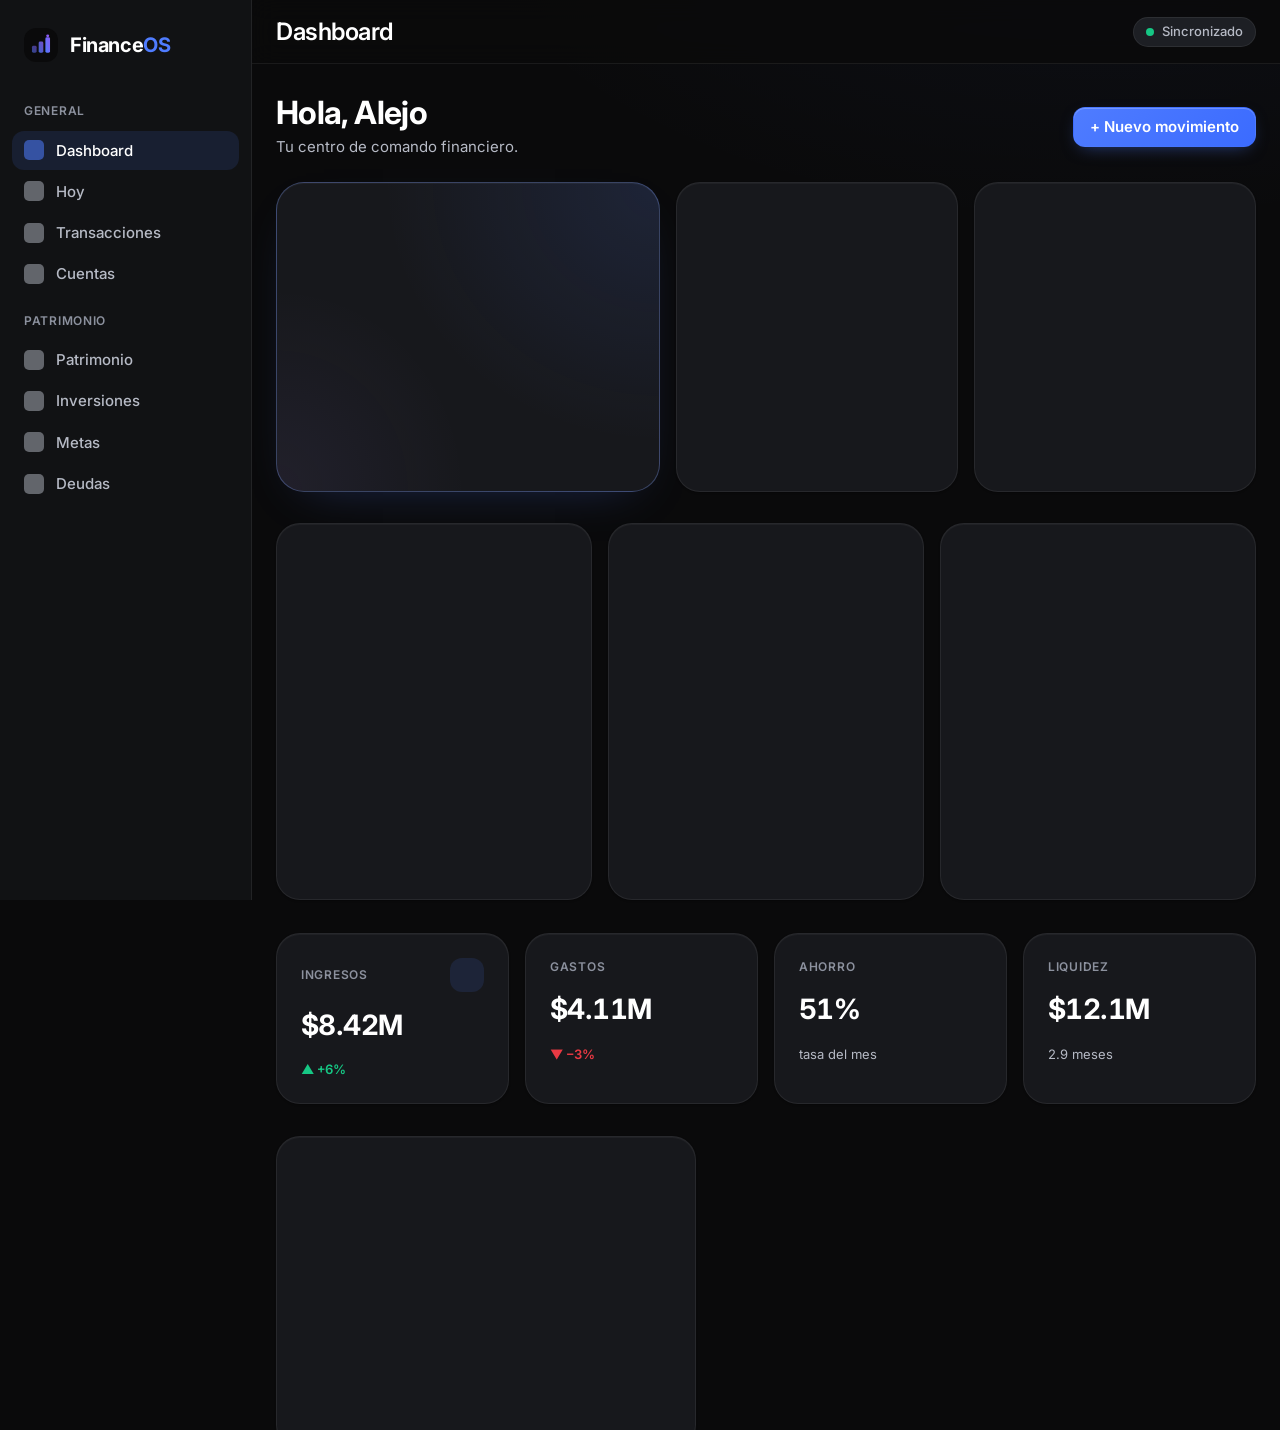
==== docs/mockups/preview-real-css.html @ 2a4da650 "feat(ui): rework visual v4 "near-black" — sistema + Dashboard + logo Paleta v4 near-black neutra (in" ====
<!doctype html>
<html lang="es" data-theme="dark">
<head>
<meta charset="utf-8">
<meta name="viewport" content="width=device-width, initial-scale=1">
<title>FinanceOS — preview (CSS real)</title>
<link rel="preconnect" href="https://fonts.googleapis.com">
<link rel="preconnect" href="https://fonts.gstatic.com" crossorigin>
<link rel="stylesheet" href="https://fonts.googleapis.com/css2?family=Inter:ital,wght@0,400;0,500;0,600;0,700;1,400&display=swap">
<link rel="stylesheet" href="../../src/styles/tokens.css">
<link rel="stylesheet" href="../../src/styles/themes.css">
<link rel="stylesheet" href="../../src/styles/base.css">
<link rel="stylesheet" href="../../src/styles/layout.css">
<link rel="stylesheet" href="../../src/styles/components.css">
<style>.ic{width:20px;height:20px;border-radius:5px;background:currentColor;opacity:.55;display:inline-block}</style>
</head>
<body>
<div class="app-shell">
  <aside class="sidebar">
    <div class="brand"><img class="brand__mark" src="../../assets/icon.svg" width="34" height="34" alt=""><span class="brand__name">Finance<b>OS</b></span></div>
    <nav class="nav">
      <div class="nav__section t-micro">General</div>
      <a class="nav__item" aria-current="page"><span class="nav__icon"><span class="ic"></span></span><span class="nav__label">Dashboard</span></a>
      <a class="nav__item"><span class="nav__icon"><span class="ic"></span></span><span class="nav__label">Hoy</span></a>
      <a class="nav__item"><span class="nav__icon"><span class="ic"></span></span><span class="nav__label">Transacciones</span></a>
      <a class="nav__item"><span class="nav__icon"><span class="ic"></span></span><span class="nav__label">Cuentas</span></a>
      <div class="nav__section t-micro">Patrimonio</div>
      <a class="nav__item"><span class="nav__icon"><span class="ic"></span></span><span class="nav__label">Patrimonio</span></a>
      <a class="nav__item"><span class="nav__icon"><span class="ic"></span></span><span class="nav__label">Inversiones</span></a>
      <a class="nav__item"><span class="nav__icon"><span class="ic"></span></span><span class="nav__label">Metas</span></a>
      <a class="nav__item"><span class="nav__icon"><span class="ic"></span></span><span class="nav__label">Deudas</span></a>
    </nav>
  </aside>
  <main class="main">
    <header class="topbar"><h1 class="topbar__title">Dashboard</h1><div class="topbar__spacer"></div>
      <div class="topbar__actions"><span class="sync-pill sync-pill--synced"><span class="sync-pill__dot"></span><span class="sync-pill__label">Sincronizado</span></span></div>
    </header>
    <div class="content">
      <div class="page-header"><div class="row-flex between">
        <div><h2 class="t-h1">Hola, Alejo</h2><p class="page-header__sub">Tu centro de comando financiero.</p></div>
        <button class="btn btn--primary"><span>+ Nuevo movimiento</span></button>
      </div></div>

      <div class="grid dash-row dash-row--hero">
        <article class="card dash-hero">
          <div class="dash-hero__top"><span class="kpi__label">Patrimonio neto</span></div>
          <div class="dash-hero__value tabular">$47.812.400</div>
          <div class="dash-hero__trend"><span class="trend trend--up"><span>▲</span><span>+3.4%</span></span><span class="t-caption">este mes</span></div>
          <div class="dash-hero__split">
            <div><div class="dash-hero__k">Activos</div><div class="dash-hero__v tabular">$54.2M</div></div>
            <div><div class="dash-hero__k">Pasivos</div><div class="dash-hero__v tabular text-negative">−$6.4M</div></div>
            <div><div class="dash-hero__k">Liquidez</div><div class="dash-hero__v tabular">$12.1M</div></div>
          </div>
        </article>
        <article class="card">
          <div class="card__head"><h3 class="card__title">Salud</h3><span class="badge badge--positive">Excelente</span></div>
          <div class="dash-health"><div class="dash-gauge dash-gauge--positive" style="width:80px;height:80px;position:relative">
            <svg width="80" height="80" viewBox="0 0 80 80"><circle cx="40" cy="40" r="34" stroke="var(--border)" stroke-width="7" fill="none"/><circle cx="40" cy="40" r="34" stroke="currentColor" stroke-width="7" fill="none" stroke-dasharray="213.6" stroke-dashoffset="21" stroke-linecap="round" transform="rotate(-90 40 40)"/></svg>
            <div class="dash-gauge__num tabular">90</div></div>
            <div class="dash-health__rows">
              <div class="dash-health__row"><span class="t-caption">Liquidez</span><span class="tabular text-positive">25/25</span></div>
              <div class="dash-health__row"><span class="t-caption">Ahorro</span><span class="tabular text-positive">22/25</span></div>
              <div class="dash-health__row"><span class="t-caption">Deuda</span><span class="tabular dash-warn">16/25</span></div>
            </div></div>
        </article>
        <article class="card">
          <div class="card__head"><h3 class="card__title">Flujo</h3><span class="badge badge--info">Junio</span></div>
          <div class="dash-flow">
            <div class="dash-flow__item"><div class="dash-flow__top"><span class="t-caption">Ingresos</span><span class="tabular dash-flow__amt">$8.420.000</span></div><div class="progress"><div class="progress__bar progress__bar--positive" style="width:100%"></div></div></div>
            <div class="dash-flow__item"><div class="dash-flow__top"><span class="t-caption">Gastos</span><span class="tabular dash-flow__amt">$4.110.000</span></div><div class="progress"><div class="progress__bar progress__bar--negative" style="width:49%"></div></div></div>
            <div class="dash-flow__net"><span class="t-caption">Ahorro neto</span><span class="row-flex"><span class="tabular dash-flow__netval text-positive">+$4.310.000</span><span class="badge badge--positive">51%</span></span></div>
          </div>
        </article>
      </div>

      <div class="grid dash-row section">
        <article class="card">
          <div class="card__head"><h3 class="card__title">Inversiones</h3><span class="badge badge--positive">▲ +18.2%</span></div>
          <div class="dash-blocktotal tabular">$18.940.300</div>
          <div class="dash-minilist">
            <div class="dash-mini"><div class="dash-mini__avatar dash-mini__avatar--accent">VO</div><div class="dash-mini__main"><div class="dash-mini__title">VOO</div><div class="dash-mini__sub">ETFs</div></div><div class="dash-mini__right"><div class="dash-mini__val tabular">$6.1M</div><div class="dash-mini__valsub tabular text-positive">+12.4%</div></div></div>
            <div class="dash-mini"><div class="dash-mini__avatar dash-mini__avatar--accent">AA</div><div class="dash-mini__main"><div class="dash-mini__title">AAPL</div><div class="dash-mini__sub">Acciones</div></div><div class="dash-mini__right"><div class="dash-mini__val tabular">$4.3M</div><div class="dash-mini__valsub tabular text-positive">+31.0%</div></div></div>
            <div class="dash-mini"><div class="dash-mini__avatar dash-mini__avatar--accent">BT</div><div class="dash-mini__main"><div class="dash-mini__title">BTC</div><div class="dash-mini__sub">Cripto</div></div><div class="dash-mini__right"><div class="dash-mini__val tabular">$3.2M</div><div class="dash-mini__valsub tabular text-negative">−4.1%</div></div></div>
          </div>
        </article>
        <article class="card">
          <div class="card__head"><h3 class="card__title">Deudas</h3><span class="badge badge--info">Ver plan</span></div>
          <div class="dash-blocktotal tabular">$6.420.000</div>
          <div class="dash-dist"><span style="width:55%;background:var(--negative)"></span><span style="width:28%;background:var(--warning)"></span><span style="width:17%;background:var(--accent)"></span></div>
          <div class="dash-strategy"><span>⚡</span><span>Avalanche: libre de deuda en <b>sep 2027</b> · $412K en intereses</span></div>
        </article>
        <article class="card">
          <div class="card__head"><h3 class="card__title">Metas</h3><span class="badge badge--gold">3</span></div>
          <div class="goal"><div class="goal__top"><span class="goal__name">Fondo emergencia</span><span class="goal__meta tabular">$9.0M / $12.0M</span></div><div class="progress"><div class="progress__bar progress__bar--gold" style="width:75%"></div></div><div class="goal__outlook"><span class="t-caption">Proyección: dic 2026</span><span class="badge badge--positive">82% prob.</span></div></div>
          <div class="goal"><div class="goal__top"><span class="goal__name">Viaje Japón</span><span class="goal__meta tabular">$3.2M / $8.0M</span></div><div class="progress"><div class="progress__bar progress__bar--gold" style="width:40%"></div></div><div class="goal__outlook"><span class="t-caption">Proyección: ago 2027</span><span class="badge badge--warning">48% prob.</span></div></div>
        </article>
      </div>

      <div class="grid grid--kpi section">
        <article class="kpi"><div class="kpi__top"><span class="kpi__label">Ingresos</span><span class="kpi__icon kpi--positive"></span></div><div class="kpi__value tabular">$8.42M</div><div class="kpi__foot"><span class="trend trend--up">▲ +6%</span></div></article>
        <article class="kpi"><div class="kpi__top"><span class="kpi__label">Gastos</span></div><div class="kpi__value tabular">$4.11M</div><div class="kpi__foot"><span class="trend trend--down">▼ −3%</span></div></article>
        <article class="kpi"><div class="kpi__top"><span class="kpi__label">Ahorro</span></div><div class="kpi__value tabular">51%</div><div class="kpi__foot"><span class="t-caption">tasa del mes</span></div></article>
        <article class="kpi"><div class="kpi__top"><span class="kpi__label">Liquidez</span></div><div class="kpi__value tabular">$12.1M</div><div class="kpi__foot"><span class="t-caption">2.9 meses</span></div></article>
      </div>

      <div class="card section" style="max-width:420px">
        <div class="card__head"><h3 class="card__title">Formulario</h3></div>
        <div class="field"><label class="field__label">Descripción</label><input class="input" value="Mercado semanal"></div>
        <div class="field"><label class="field__label">Categoría</label><select class="input"><option>Mercado</option></select></div>
        <div class="row-flex"><button class="btn btn--primary"><span>Guardar</span></button><button class="btn btn--ghost"><span>Cancelar</span></button></div>
      </div>
    </div>
  </main>
</div>
</body>
</html>
---- src/styles/tokens.css ----
/* ============================================================
   FinanceOS — Design Tokens (primitivos)
   Solo valores crudos. Los temas (themes.css) mapean estos
   primitivos a tokens semánticos. La UI usa SOLO semánticos.

   Paleta v4 (rework "near-black" 2026): Ink (casi negro neutro) ·
   Blue (acento, restringido a acciones/activo) · Violet · Profit ·
   Loss · Gold (metas). Fondo near-black neutro, el azul ya no tiñe
   las superficies — solo comunica acción. Profundidad estilo Linear
   vía hairline borders + highlight superior, no por sombras fuertes.
   ============================================================ */

:root {
  /* ---- Ink (neutros near-black, base de superficies dark) ---- */
  --ink-950: #0A0A0B;
  --ink-900: #111214;
  --ink-850: #161719;
  --ink-800: #17181C;
  --ink-750: #1D1F24;
  --ink-700: #2A2D35;
  --ink-650: #353942;

  /* ---- Navy / Graphite (legado v3 — repuntados a la rampa ink
         neutra para que cualquier referencia suelta no se rompa) ---- */
  --navy-950: var(--ink-950);
  --navy-900: var(--ink-900);
  --navy-850: var(--ink-850);
  --navy-800: var(--ink-800);
  --navy-750: var(--ink-750);
  --navy-700: var(--ink-700);
  --navy-650: var(--ink-650);
  --graphite-950: var(--ink-950);
  --graphite-900: var(--ink-900);
  --graphite-850: var(--ink-850);
  --graphite-800: var(--ink-800);
  --graphite-750: var(--ink-750);
  --graphite-700: var(--ink-700);
  --graphite-650: var(--ink-650);

  /* ---- Slate (neutros de texto / tema claro) — neutralizados ---- */
  --slate-50:  #F7F8FA;
  --slate-100: #EDEFF3;
  --slate-200: #DCDFE6;
  --slate-300: #C3C7D0;
  --slate-350: #B6BAC5;   /* texto secundario (dark) */
  --slate-400: #8C919E;   /* texto terciario (dark) */
  --slate-500: #6F7480;   /* texto muted */
  --slate-600: #5A6170;
  --slate-700: #3A3F4B;
  --slate-800: #23262E;
  --slate-900: #16171B;
  --slate-950: #0E0F12;

  /* ---- Blue (primario / marca — el azul SOLO comunica acción) ---- */
  --periwinkle-300: #A8C0FF;
  --periwinkle-400: #5D88FF;   /* hover */
  --periwinkle-500: #4F7CFF;   /* accent */
  --periwinkle-600: #3B6BFF;
  --periwinkle-700: #2F5AE0;   /* light mode (AA sobre blanco) */

  /* ---- Violet (acento secundario / gradiente de marca) ---- */
  --violet-300: #C4B5FD;
  --violet-400: #A78BFA;
  --violet-500: #8B5CF6;
  --violet-600: #7C46E8;

  /* ---- Profit (crecimiento / inversiones / tendencia ↑) ---- */
  --emerald-300: #5CE6B0;
  --emerald-400: #16C784;   /* profit */
  --emerald-500: #00E091;   /* profit strong */
  --emerald-600: #0FA86E;
  --emerald-700: #0C8C5C;   /* light mode (AA) */

  /* ---- Gold (metas / patrimonio aspiracional) — cálido sobrio ---- */
  --champagne-300: #E6D3A8;
  --champagne-400: #D9B872;
  --champagne-500: #C6A24E;
  --champagne-600: #A9853A;
  --champagne-700: #8A6A2E;   /* light mode (AA) */

  /* ---- Amber (advertencia) ---- */
  --amber-300: #F5C76B;
  --amber-400: #E8AE45;
  --amber-500: #C98A1E;
  --amber-600: #9C6F1C;

  /* ---- Loss (tendencia ↓ / peligro) ---- */
  --red-300: #FF9098;
  --red-400: #FF5A67;   /* loss strong */
  --red-500: #EA3943;   /* loss */
  --red-600: #C92A33;   /* light mode (AA) */

  /* ---- Tipografía ---- */
  --font-sans: "Inter", "SF Pro Display", system-ui, -apple-system, "Segoe UI", Roboto, Helvetica, Arial, sans-serif;
  --font-mono: "JetBrains Mono", ui-monospace, SFMono-Regular, Menlo, Consolas, monospace;

  /* Escala tipográfica (rework — cifras financieras dominan) */
  --fs-display-xl: 3.5rem;   /* 56px — cifra héroe */
  --fs-display-l: 3rem;      /* 48px */
  --fs-display-m: 2.5rem;    /* 40px */
  --fs-display: 2.5rem;      /* 40px (alias legado) */
  --fs-h1: 2rem;             /* 32px */
  --fs-h2: 1.5rem;           /* 24px */
  --fs-h3: 1.25rem;          /* 20px */
  --fs-kpi: 1.75rem;         /* 28px — valor de KPI */
  --fs-body-lg: 1rem;        /* 16px */
  --fs-body: 0.9375rem;      /* 15px */
  --fs-caption: 0.8125rem;   /* 13px */
  --fs-micro: 0.75rem;       /* 12px — labels micro uppercase */

  --lh-tight: 1.08;
  --lh-snug: 1.3;
  --lh-normal: 1.55;

  --fw-regular: 400;
  --fw-medium: 500;
  --fw-semibold: 600;
  --fw-bold: 700;

  --tracking-tighter: -0.03em;
  --tracking-tight: -0.02em;
  --tracking-normal: 0;
  --tracking-wide: 0.06em;

  /* ---- Espaciado (escala 4px) ---- */
  --space-0: 0;
  --space-1: 0.25rem;   /* 4 */
  --space-2: 0.5rem;    /* 8 */
  --space-3: 0.75rem;   /* 12 */
  --space-4: 1rem;      /* 16 */
  --space-5: 1.25rem;   /* 20 */
  --space-6: 1.5rem;    /* 24 */
  --space-8: 2rem;      /* 32 */
  --space-10: 2.5rem;   /* 40 */
  --space-12: 3rem;     /* 48 */
  --space-16: 4rem;     /* 64 */
  --space-24: 6rem;     /* 96 */

  /* ---- Radios (spec rework: 12·16·20·24·28) ---- */
  --radius-xs: 10px;
  --radius-sm: 12px;
  --radius-md: 16px;
  --radius-lg: 20px;
  --radius-xl: 24px;    /* cards principales */
  --radius-2xl: 28px;   /* hero cards */
  --radius-full: 999px;

  /* ---- Sombras (muy discretas — la elevación viene del borde + highlight) ---- */
  --shadow-xs: 0 1px 2px rgba(0,0,0,0.30);
  --shadow-sm: 0 2px 10px rgba(0,0,0,0.32);
  --shadow-md: 0 10px 30px rgba(0,0,0,0.40);
  --shadow-lg: 0 24px 60px rgba(0,0,0,0.55);

  /* ---- Z-index ---- */
  --z-base: 1;
  --z-sticky: 100;
  --z-drawer: 400;
  --z-modal: 600;
  --z-toast: 800;
  --z-command: 900;

  /* ---- Motion (microinteracciones 120–180ms) ---- */
  --ease-out: cubic-bezier(0.16, 1, 0.3, 1);
  --ease-in-out: cubic-bezier(0.65, 0, 0.35, 1);
  --dur-fast: 130ms;
  --dur-base: 180ms;
  --dur-slow: 300ms;

  /* ---- Layout ---- */
  --sidebar-w: 252px;
  --topbar-h: 64px;
  --content-max: 1400px;
}

@media (prefers-reduced-motion: reduce) {
  :root {
    --dur-fast: 0ms;
    --dur-base: 0ms;
    --dur-slow: 0ms;
  }
  /* FE-004 (WCAG 2.3.3): anular también animaciones/transiciones con duración
     LITERAL que no usan los tokens --dur-* (keyframes pulse 1.2s / shimmer 1.4s /
     spin .8s y transiciones .18s/.3s). Patrón universal recomendado por WAI. */
  *, *::before, *::after {
    animation-duration: 0.01ms !important;
    animation-iteration-count: 1 !important;
    transition-duration: 0.01ms !important;
    scroll-behavior: auto !important;
  }
}
---- src/styles/themes.css ----
/* ============================================================
   FinanceOS — Temas (tokens semánticos) · Paleta v4 (near-black)
   La UI usa EXCLUSIVAMENTE estas variables semánticas.
   Cambiar de tema/paleta = cambiar el mapeo, no la UI.

   Roles de color:
   - Blue (accent)  → primario / acción / elemento activo / highlight
   - Violet         → acento secundario / gradiente de marca
   - Profit         → inversiones + tendencia creciente (↑)
   - Gold           → metas
   - Loss           → tendencia decreciente (↓) / peligro
   - Neutro         → gastos y KPIs sin categoría
   El azul NO tiñe las superficies; solo comunica acción.
   ============================================================ */

/* ---------- Dark (por defecto) ---------- */
:root,
[data-theme="dark"] {
  color-scheme: dark;

  /* Superficies (near-black neutro — rework 2026) */
  --bg-app: var(--ink-950);
  --bg-sidebar: var(--ink-900);
  --bg-surface: var(--ink-800);
  --bg-surface-2: var(--ink-750);
  --bg-elevated: #1F2127;
  --bg-hover: rgba(255,255,255,0.05);
  --bg-active: rgba(255,255,255,0.08);
  --bg-input: var(--ink-850);

  /* Bordes neutros (hairline blanco translúcido — profundidad Linear) */
  --border-subtle: rgba(255,255,255,0.07);
  --border: rgba(255,255,255,0.12);
  --border-strong: rgba(255,255,255,0.18);

  /* Texto */
  --text-primary: #FFFFFF;
  --text-secondary: #B6BAC5;
  --text-tertiary: #8C919E;   /* AA ≥4.5:1 contra --bg-app (#0A0A0B) */
  --text-muted: #7A7F8A;
  --text-inverse: var(--ink-950);

  /* Primario (azul #4F7CFF) — restringido a acción/activo */
  --accent: var(--periwinkle-500);
  --accent-hover: var(--periwinkle-400);
  --accent-contrast: #FFFFFF;
  --accent-bg: rgba(79,124,255,0.12);
  --accent-2: var(--violet-400);
  --accent-2-bg: rgba(139,92,246,0.12);

  /* Profit — inversiones + tendencia ↑ */
  --positive: var(--emerald-400);
  --positive-bg: rgba(22,199,132,0.13);

  /* Gold — metas */
  --gold: var(--champagne-400);
  --gold-bg: rgba(217,184,114,0.13);

  /* Loss — tendencia ↓ */
  --negative: var(--red-500);
  --negative-bg: rgba(234,57,67,0.13);

  /* Funcionales */
  --warning: var(--amber-300);
  --warning-bg: rgba(232,174,69,0.13);
  --info: var(--periwinkle-500);
  --info-bg: rgba(79,124,255,0.12);
  --neutral: var(--slate-400);
  --neutral-bg: rgba(140,145,158,0.12);

  --focus-ring: rgba(79,124,255,0.55);
  --skeleton: rgba(255,255,255,0.05);
  --skeleton-shine: rgba(255,255,255,0.09);
  --overlay: rgba(0,0,0,0.68);

  /* Pulido UI — atmósfera mínima, azul muy sutil (no tiñe el fondo).
     El color sigue comunicando significado; aquí es solo profundidad. */
  --app-wash:
    radial-gradient(1100px 560px at 86% -12%, rgba(79,124,255,0.05), transparent 60%);
  --card-highlight: inset 0 1px 0 rgba(255,255,255,0.04);
  --hero-glow: 0 18px 50px -30px rgba(79,124,255,0.35);
  --brand-grad: linear-gradient(135deg, var(--periwinkle-500), var(--violet-500));
  --btn-primary-grad: linear-gradient(135deg, var(--periwinkle-500), var(--periwinkle-600));
  --btn-primary-shadow: inset 0 1px 0 rgba(255,255,255,0.22), 0 6px 18px -8px rgba(79,124,255,0.55);
}

/* ---------- Light ---------- */
[data-theme="light"] {
  color-scheme: light;

  --bg-app: #F4F5F7;
  --bg-sidebar: #FFFFFF;
  --bg-surface: #FFFFFF;
  --bg-surface-2: #F5F6F8;
  --bg-elevated: #FFFFFF;
  --bg-hover: rgba(16,18,22,0.04);
  --bg-active: rgba(16,18,22,0.07);
  --bg-input: #FFFFFF;

  --border-subtle: rgba(16,18,22,0.07);
  --border: rgba(16,18,22,0.11);
  --border-strong: rgba(16,18,22,0.17);

  --text-primary: #14161A;
  --text-secondary: #565C66;
  --text-tertiary: #6B7079;  /* AA ≥4.5:1 contra blanco */
  --text-muted: #868B94;
  --text-inverse: #FFFFFF;

  /* En claro usamos tonos profundos (contraste AA en texto/relleno) */
  --accent: var(--periwinkle-700);
  --accent-hover: var(--periwinkle-600);
  --accent-contrast: #FFFFFF;
  --accent-bg: rgba(47,90,224,0.12);
  --accent-2: var(--violet-500);
  --accent-2-bg: rgba(139,92,246,0.12);

  --positive: var(--emerald-700);
  --positive-bg: rgba(12,140,92,0.12);

  --gold: var(--champagne-700);
  --gold-bg: rgba(138,106,46,0.12);

  --negative: var(--red-600);
  --negative-bg: rgba(201,42,51,0.10);

  --warning: var(--amber-600);
  --warning-bg: rgba(156,111,28,0.12);
  --info: var(--periwinkle-700);
  --info-bg: rgba(47,90,224,0.12);
  --neutral: var(--slate-600);
  --neutral-bg: rgba(90,97,112,0.12);

  --focus-ring: rgba(47,90,224,0.45);
  --skeleton: rgba(16,18,22,0.06);
  --skeleton-shine: rgba(16,18,22,0.03);
  --overlay: rgba(16,18,22,0.35);

  --shadow-xs: 0 1px 2px rgba(16,18,22,0.06);
  --shadow-sm: 0 2px 10px rgba(16,18,22,0.08);
  --shadow-md: 0 10px 30px rgba(16,18,22,0.10);
  --shadow-lg: 0 24px 60px rgba(16,18,22,0.16);

  --app-wash:
    radial-gradient(1100px 560px at 86% -12%, rgba(47,90,224,0.05), transparent 60%);
  --card-highlight: 0 0 0 0 transparent;
  --hero-glow: 0 18px 44px -28px rgba(47,90,224,0.30);
  --brand-grad: linear-gradient(135deg, var(--periwinkle-600), var(--violet-500));
  --btn-primary-grad: linear-gradient(135deg, var(--periwinkle-600), var(--periwinkle-700));
  --btn-primary-shadow: inset 0 1px 0 rgba(255,255,255,0.18), 0 6px 18px -8px rgba(47,90,224,0.45);
}
---- src/styles/base.css ----
/* ============================================================
   FinanceOS — Reset + base tipográfica
   ============================================================ */

*, *::before, *::after { box-sizing: border-box; }

* { margin: 0; }

html, body { height: 100%; }

body {
  font-family: var(--font-sans);
  font-size: var(--fs-body);
  line-height: var(--lh-normal);
  font-weight: var(--fw-regular);
  color: var(--text-primary);
  /* Atmósfera: lavado radial sutil de marca sobre el fondo plano (por tema). */
  background-color: var(--bg-app);
  background-image: var(--app-wash);
  background-attachment: fixed;
  background-repeat: no-repeat;
  -webkit-font-smoothing: antialiased;
  text-rendering: optimizeLegibility;
  transition: background-color var(--dur-base) var(--ease-out),
              color var(--dur-base) var(--ease-out);
}

img, svg, video, canvas { display: block; max-width: 100%; }

button, input, select, textarea {
  font: inherit;
  color: inherit;
}

button { cursor: pointer; background: none; border: none; }

a { color: inherit; text-decoration: none; }

ul, ol { list-style: none; padding: 0; }

:focus-visible {
  outline: 2px solid var(--focus-ring);
  outline-offset: 2px;
  border-radius: var(--radius-xs);
}

::selection {
  background: var(--accent);
  color: var(--accent-contrast);
}

/* Scrollbars discretos */
* { scrollbar-width: thin; scrollbar-color: var(--border-strong) transparent; }
*::-webkit-scrollbar { width: 10px; height: 10px; }
*::-webkit-scrollbar-thumb {
  background: var(--border-strong);
  border-radius: var(--radius-full);
  border: 3px solid transparent;
  background-clip: padding-box;
}
*::-webkit-scrollbar-track { background: transparent; }

/* ---- Jerarquías tipográficas (utilidades) ---- */
.t-display-xl { font-size: var(--fs-display-xl); font-weight: var(--fw-bold); line-height: var(--lh-tight); letter-spacing: var(--tracking-tighter); }
.t-display { font-size: var(--fs-display); font-weight: var(--fw-bold); line-height: var(--lh-tight); letter-spacing: var(--tracking-tight); }
.t-h1 { font-size: var(--fs-h1); font-weight: var(--fw-bold); line-height: var(--lh-tight); letter-spacing: var(--tracking-tight); }
.t-h2 { font-size: var(--fs-h2); font-weight: var(--fw-semibold); line-height: var(--lh-snug); letter-spacing: var(--tracking-tight); }
.t-h3 { font-size: var(--fs-h3); font-weight: var(--fw-semibold); line-height: var(--lh-snug); }
.t-body { font-size: var(--fs-body); font-weight: var(--fw-regular); line-height: var(--lh-normal); }
.t-caption { font-size: var(--fs-caption); color: var(--text-secondary); }
.t-micro { font-size: var(--fs-micro); letter-spacing: var(--tracking-wide); text-transform: uppercase; color: var(--text-tertiary); font-weight: var(--fw-semibold); }
.t-mono { font-family: var(--font-mono); font-variant-numeric: tabular-nums; }

.text-secondary { color: var(--text-secondary); }
.text-positive { color: var(--positive); }
.text-negative { color: var(--negative); }
.tabular { font-variant-numeric: tabular-nums; }

/* Accesibilidad */
.skip-link {
  position: fixed; top: -60px; left: var(--space-3); z-index: var(--z-command);
  background: var(--accent); color: var(--accent-contrast);
  padding: var(--space-2) var(--space-4); border-radius: var(--radius-sm);
  font-weight: var(--fw-semibold); transition: top var(--dur-base) var(--ease-out);
}
.skip-link:focus-visible { top: var(--space-3); }

.sr-only {
  position: absolute; width: 1px; height: 1px;
  padding: 0; margin: -1px; overflow: hidden;
  clip: rect(0,0,0,0); white-space: nowrap; border: 0;
}
---- src/styles/layout.css ----
/* ============================================================
   FinanceOS — Shell de aplicación / layout
   ============================================================ */

.app-root { min-height: 100%; }

.app-shell {
  display: grid;
  grid-template-columns: var(--sidebar-w) 1fr;
  min-height: 100vh;
  min-height: 100dvh;
}

/* ---------- Sidebar ---------- */
.sidebar {
  position: sticky;
  top: 0;
  height: 100vh;
  height: 100dvh;
  display: flex;
  flex-direction: column;
  gap: var(--space-2);
  padding: var(--space-5) var(--space-3);
  background: var(--bg-sidebar);
  border-right: 1px solid var(--border-subtle);
  z-index: var(--z-sticky);
}

.brand {
  display: flex;
  align-items: center;
  gap: var(--space-3);
  padding: var(--space-2) var(--space-3) var(--space-4);
}
.brand__mark {
  width: 34px; height: 34px; border-radius: var(--radius-sm);
  flex: 0 0 auto;
}
.brand__name { font-size: var(--fs-h3); font-weight: var(--fw-bold); letter-spacing: var(--tracking-tight); }
.brand__name b { color: var(--accent); font-weight: var(--fw-bold); }

.nav { display: flex; flex-direction: column; gap: 2px; overflow-y: auto; flex: 1; }
.nav__section { margin-top: var(--space-4); padding: 0 var(--space-3) var(--space-2); }

.nav__item {
  display: flex; align-items: center; gap: var(--space-3);
  padding: var(--space-2) var(--space-3);
  border-radius: var(--radius-sm);
  color: var(--text-secondary);
  font-weight: var(--fw-medium);
  font-size: var(--fs-body);
  transition: background var(--dur-fast) var(--ease-out), color var(--dur-fast) var(--ease-out);
  position: relative;
}
.nav__item:hover { background: var(--bg-hover); color: var(--text-primary); }
.nav__item[aria-current="page"] {
  background: var(--accent-bg);
  color: var(--text-primary);
}
.nav__item[aria-current="page"] .nav__icon { color: var(--accent); opacity: 1; }
.nav__item[aria-current="page"]::before {
  content: ""; position: absolute; left: -3px; top: 20%; bottom: 20%;
  width: 3px; border-radius: var(--radius-full); background: var(--accent);
}
.nav__icon { width: 20px; height: 20px; flex: 0 0 auto; opacity: 0.9; }
.nav__label { flex: 1; }

.sidebar__footer { padding-top: var(--space-3); border-top: 1px solid var(--border-subtle); }

/* ---------- Main ---------- */
.main { display: flex; flex-direction: column; min-width: 0; }

.topbar {
  position: sticky; top: 0;
  height: var(--topbar-h);
  display: flex; align-items: center; gap: var(--space-4);
  padding: 0 var(--space-6);
  background: color-mix(in srgb, var(--bg-app) 80%, transparent);
  backdrop-filter: saturate(140%) blur(12px);
  border-bottom: 1px solid var(--border-subtle);
  z-index: var(--z-sticky);
}
/* TD-56: min-width 0 + elipsis para que el título (una sola palabra: "Transacciones")
   pueda encoger como flex item en vez de empujar las acciones fuera del viewport. */
.topbar__title {
  font-size: var(--fs-h2); font-weight: var(--fw-semibold); letter-spacing: var(--tracking-tight);
  min-width: 0; white-space: nowrap; overflow: hidden; text-overflow: ellipsis;
}
.topbar__spacer { flex: 1; }
.topbar__actions { display: flex; align-items: center; gap: var(--space-2); }

.menu-btn { display: none; }

.content {
  flex: 1;
  width: 100%;
  max-width: var(--content-max);
  margin: 0 auto;
  padding: var(--space-8) var(--space-6) var(--space-16);
}

.page-header { margin-bottom: var(--space-6); }
.page-header__sub { color: var(--text-secondary); margin-top: var(--space-1); }
/* P3: import.js usa view-header/view-title — alineados al mismo ritmo que page-header
   (mismo tamaño/peso de h1 y mismo margen inferior) para consistencia entre vistas. */
.view-header { margin-bottom: var(--space-6); }
.view-title { font-size: var(--fs-h1); font-weight: var(--fw-bold); line-height: var(--lh-tight); letter-spacing: var(--tracking-tight); }

/* Grillas reutilizables */
.grid { display: grid; gap: var(--space-4); }
.grid--kpi { grid-template-columns: repeat(auto-fill, minmax(220px, 1fr)); }
.grid--2 { grid-template-columns: repeat(2, minmax(0,1fr)); }
.section { margin-top: var(--space-8); }
.section__head { display:flex; align-items:center; justify-content: space-between; margin-bottom: var(--space-4); }

/* ---------- Mobile bottom nav ---------- */
.bottom-nav { display: none; }

/* ---------- Responsive ---------- */
@media (max-width: 920px) {
  .app-shell { grid-template-columns: 1fr; }
  .sidebar {
    position: fixed; left: 0; top: 0; bottom: 0;
    width: min(82vw, var(--sidebar-w));
    transform: translateX(-100%);
    transition: transform var(--dur-base) var(--ease-out);
    box-shadow: var(--shadow-lg);
  }
  .app-shell.is-nav-open .sidebar { transform: translateX(0); }
  .scrim {
    position: fixed; inset: 0; background: var(--overlay);
    opacity: 0; pointer-events: none; transition: opacity var(--dur-base) var(--ease-out);
    z-index: calc(var(--z-sticky) - 1);
  }
  .app-shell.is-nav-open .scrim { opacity: 1; pointer-events: auto; }
  .menu-btn { display: inline-flex; }
  /* Aire inferior para la barra flotante (62px) + su separación + safe-area. */
  .content { padding: var(--space-6) var(--space-4) calc(var(--space-16) + 62px + var(--space-3) + env(safe-area-inset-bottom, 0px)); }
  .topbar { padding: 0 var(--space-4); gap: var(--space-3); }

  /* QA-001/005: el botón CTA del header no cabe junto al título en 375px — wrappea */
  .page-header .row-flex.between { flex-wrap: wrap; gap: var(--space-2); }

  /* Barra inferior flotante (estética fintech tipo ARQ Invest): píldora
     despegada de los bordes, blur intenso y sombra — en vez de barra pegada. */
  .bottom-nav {
    display: flex; position: fixed;
    left: var(--space-3); right: var(--space-3);
    bottom: calc(var(--space-3) + env(safe-area-inset-bottom, 0px));
    height: 62px; padding: 0 var(--space-2);
    background: color-mix(in srgb, var(--bg-elevated) 88%, transparent);
    backdrop-filter: saturate(150%) blur(18px);
    border: 1px solid var(--border);
    border-radius: var(--radius-lg);
    box-shadow: var(--shadow-md), var(--card-highlight);
    z-index: var(--z-sticky);
  }
  .bottom-nav__item {
    flex: 1; display: flex; flex-direction: column; align-items: center; justify-content: center;
    gap: 3px; color: var(--text-tertiary); font-size: var(--fs-micro); font-weight: var(--fw-semibold);
    position: relative;
    transition: color var(--dur-fast) var(--ease-out);
  }
  .bottom-nav__item[aria-current="page"] { color: var(--accent); }
  /* Indicador superior del ítem activo (espejo del indicador lateral del sidebar) */
  .bottom-nav__item[aria-current="page"]::before {
    content: ""; position: absolute; top: 0; left: 50%; transform: translateX(-50%);
    width: 22px; height: 3px; border-radius: var(--radius-full);
    background: var(--accent);
  }
  .bottom-nav__item svg { width: 22px; height: 22px; transition: transform var(--dur-fast) var(--ease-out); }
  .bottom-nav__item[aria-current="page"] svg { transform: translateY(-1px); }
}

@media (max-width: 520px) {
  .grid--2 { grid-template-columns: 1fr; }
  .content { padding-left: var(--space-3); padding-right: var(--space-3); }
}

/* ---------- Entrada de vista con stagger ----------
   app.js añade .view-anim SOLO al navegar (animate:true); los re-renders de
   sync no llevan la clase → la animación no se re-dispara en segundo plano.
   prefers-reduced-motion la anula vía el patrón universal de tokens.css. */
@keyframes view-item-in {
  from { opacity: 0; transform: translateY(10px); }
  to   { opacity: 1; transform: none; }
}
.view-anim .grid--kpi > *,
.view-anim .grid--2 > *,
.view-anim .dash-row > *,
.view-anim > .section,
.view-anim > .card {
  animation: view-item-in var(--dur-slow) var(--ease-out) backwards;
}
.view-anim .dash-row > :nth-child(1) { animation-delay: 0ms; }
.view-anim .dash-row > :nth-child(2) { animation-delay: 60ms; }
.view-anim .dash-row > :nth-child(3) { animation-delay: 120ms; }
.view-anim .grid--kpi > :nth-child(1) { animation-delay: 0ms; }
.view-anim .grid--kpi > :nth-child(2) { animation-delay: 40ms; }
.view-anim .grid--kpi > :nth-child(3) { animation-delay: 80ms; }
.view-anim .grid--kpi > :nth-child(4) { animation-delay: 120ms; }
.view-anim .grid--kpi > :nth-child(5) { animation-delay: 160ms; }
.view-anim .grid--kpi > :nth-child(n+6) { animation-delay: 200ms; }
.view-anim .grid--2 > :nth-child(1), .view-anim > .section:nth-of-type(1) { animation-delay: 120ms; }
.view-anim .grid--2 > :nth-child(2), .view-anim > .section:nth-of-type(2) { animation-delay: 180ms; }
.view-anim > .section:nth-of-type(n+3) { animation-delay: 240ms; }

/* ---------- PERF: contención de render (scroll fluido) ----------
   content-visibility:auto evita layout+paint de lo que está fuera del viewport
   (clave en Transacciones/Inversiones/Analítica con muchas filas y cards). El
   valor `auto` de contain-intrinsic-size recuerda el tamaño real tras el primer
   render → sin saltos al volver a scrollear. `contain` aísla los reflows de cada
   fila para que un cambio en una no repinte la lista entera.
   No es animación → no lo toca prefers-reduced-motion. Las cards visibles sí
   renderizan, así que el stagger de .view-anim sigue intacto. */
.card {
  content-visibility: auto;
  contain-intrinsic-size: auto 320px;
}
.row-list > .row,
.tx-row {
  content-visibility: auto;
  contain-intrinsic-size: auto 56px;
  contain: layout style paint;
}
---- src/styles/components.css ----
/* ============================================================
   FinanceOS — Componentes base (design system)
   ============================================================ */

/* ---------- Card ---------- */
.card {
  background: var(--bg-surface);
  border: 1px solid var(--border-subtle);
  border-radius: var(--radius-xl);
  padding: var(--space-6);
  /* Elevación sutil + hairline superior (solo dark) — profundidad estilo Linear */
  box-shadow: var(--shadow-xs), var(--card-highlight);
  transition: border-color var(--dur-base) var(--ease-out);
}
.card:hover { border-color: var(--border); }
@media (pointer: coarse) { .card:hover { border-color: var(--border-subtle); } }
.card--pad-sm { padding: var(--space-4); }
.card__head { display: flex; align-items: center; justify-content: space-between; margin-bottom: var(--space-4); }
.card__title { font-size: var(--fs-h3); font-weight: var(--fw-semibold); }

/* ---------- KPI Card ---------- */
.kpi {
  background: var(--bg-surface);
  border: 1px solid var(--border-subtle);
  border-radius: var(--radius-xl);
  padding: var(--space-6);
  display: flex; flex-direction: column; gap: var(--space-3);
  box-shadow: var(--shadow-xs), var(--card-highlight);
  transition: border-color var(--dur-base) var(--ease-out),
              transform var(--dur-base) var(--ease-out),
              box-shadow var(--dur-base) var(--ease-out);
}
.kpi:hover {
  border-color: var(--border);
  transform: translateY(-2px);
  box-shadow: var(--shadow-sm), var(--card-highlight);
}
@media (pointer: coarse) { .kpi:hover { transform: none; } }
.kpi__top { display: flex; align-items: center; justify-content: space-between; }
/* P4: etiqueta de KPI como "metric label" (micro uppercase) — el VALOR domina la jerarquía. */
.kpi__label { font-size: var(--fs-micro); color: var(--text-tertiary); font-weight: var(--fw-semibold); text-transform: uppercase; letter-spacing: var(--tracking-wide); }
.kpi__icon {
  width: 34px; height: 34px; border-radius: var(--radius-sm);
  display: grid; place-items: center; flex: 0 0 auto;
  background: var(--accent-bg); color: var(--accent);
}
.kpi__icon svg { width: 18px; height: 18px; }
.kpi__value { font-size: var(--fs-kpi); font-weight: var(--fw-bold); letter-spacing: var(--tracking-tight); font-variant-numeric: tabular-nums; }
.kpi__value--md { font-size: var(--fs-h2); }
.kpi__foot { display: flex; align-items: center; gap: var(--space-2); font-size: var(--fs-caption); }

/* Variantes de color de KPI icon — TD-30: kpi--emerald alias de kpi--positive; kpi--info alias de kpi--accent */
.kpi--accent   .kpi__icon, .kpi--info    .kpi__icon { background: var(--accent-bg);   color: var(--accent); }
.kpi--positive .kpi__icon, .kpi--emerald .kpi__icon { background: var(--positive-bg); color: var(--positive); }
.kpi--gold     .kpi__icon { background: var(--gold-bg);     color: var(--gold); }
.kpi--warning  .kpi__icon { background: var(--warning-bg);  color: var(--warning); }
.kpi--negative .kpi__icon { background: var(--negative-bg); color: var(--negative); }
.kpi--neutral  .kpi__icon { background: var(--neutral-bg);  color: var(--neutral); }

/* KPI héroe — Patrimonio Neto destacado */
.kpi--hero {
  grid-column: span 2;
  border-radius: var(--radius-2xl);
  background:
    radial-gradient(120% 140% at 100% 0%, var(--accent-bg), transparent 60%),
    radial-gradient(90% 120% at 0% 100%, color-mix(in srgb, var(--accent-2) 7%, transparent), transparent 55%),
    var(--bg-surface);
  border-color: color-mix(in srgb, var(--accent) 22%, var(--border));
  box-shadow: var(--hero-glow), var(--card-highlight);
}
.kpi--hero:hover { box-shadow: var(--hero-glow), var(--shadow-sm), var(--card-highlight); }
.kpi__value--hero { font-size: var(--fs-display-xl); letter-spacing: var(--tracking-tighter); }
@media (max-width: 720px) { .kpi--hero { grid-column: span 1; } }

/* ── KPI — detalle desplegable ─────────────────────────────────────────── */
.kpi__details { border-top: 1px solid var(--border-subtle); margin-top: var(--space-3); }
.kpi__dtrig {
  display: flex; align-items: center; justify-content: space-between;
  list-style: none; cursor: pointer;
  padding: var(--space-2) 0 var(--space-1);
  font-size: var(--fs-caption); color: var(--text-tertiary);
  user-select: none;
}
.kpi__dtrig::-webkit-details-marker { display: none; }
.kpi__dchev { display: flex; transition: transform .18s ease; }
.kpi__dchev svg { width: 12px; height: 12px; }
details[open] .kpi__dchev { transform: rotate(180deg); }
.kpi__dlist { list-style: none; padding: 0 0 var(--space-2); margin: 0; display: flex; flex-direction: column; }
.kpi__drow {
  display: flex; justify-content: space-between; align-items: baseline;
  gap: var(--space-2); padding: var(--space-1) 0;
  border-bottom: 1px solid var(--border-subtle);
}
.kpi__drow:last-child { border-bottom: none; }
.kpi__dlabel { font-size: var(--fs-caption); color: var(--text-secondary); flex: 1; overflow: hidden; text-overflow: ellipsis; white-space: nowrap; }
.kpi__dvalue { font-size: var(--fs-caption); color: var(--text-primary); font-weight: var(--fw-medium); flex-shrink: 0; }

/* ---------- Badge ---------- */
.badge {
  display: inline-flex; align-items: center; gap: var(--space-1);
  padding: 2px var(--space-2); border-radius: var(--radius-full);
  font-size: var(--fs-micro); font-weight: var(--fw-semibold);
  background: var(--neutral-bg); color: var(--neutral);
  letter-spacing: var(--tracking-wide); text-transform: uppercase;
}
.badge--positive { background: var(--positive-bg); color: var(--positive); }
.badge--negative { background: var(--negative-bg); color: var(--negative); }
.badge--warning { background: var(--warning-bg); color: var(--warning); }
.badge--info { background: var(--info-bg); color: var(--info); }
.badge--gold { background: var(--gold-bg); color: var(--gold); }

/* trend (delta) */
.trend { display: inline-flex; align-items: center; gap: 3px; font-weight: var(--fw-semibold); font-variant-numeric: tabular-nums; }
.trend--up { color: var(--positive); }
.trend--down { color: var(--negative); }
.trend svg { width: 14px; height: 14px; }

/* ---------- Button ---------- */
.btn {
  display: inline-flex; align-items: center; justify-content: center; gap: var(--space-2);
  height: 40px; padding: 0 var(--space-4);
  border-radius: var(--radius-sm);
  font-weight: var(--fw-semibold); font-size: var(--fs-body);
  border: 1px solid transparent;
  transition: background var(--dur-fast) var(--ease-out), border-color var(--dur-fast) var(--ease-out), transform var(--dur-fast) var(--ease-out);
  white-space: nowrap;
}
.btn:active { transform: translateY(1px); }
.btn--primary {
  background: var(--btn-primary-grad);
  color: var(--accent-contrast);
  box-shadow: var(--btn-primary-shadow);
  transition: filter var(--dur-fast) var(--ease-out), transform var(--dur-fast) var(--ease-out), box-shadow var(--dur-fast) var(--ease-out);
}
.btn--primary:hover { filter: brightness(1.07); }
.btn--primary:active { filter: brightness(0.97); }
.btn--ghost { background: transparent; color: var(--text-secondary); border-color: var(--border); }
.btn--ghost:hover { background: var(--bg-hover); color: var(--text-primary); }
/* Outline — usado en inversiones/import (acciones secundarias con borde marcado) */
.btn--outline { background: transparent; color: var(--text-primary); border-color: var(--border); }
.btn--outline:hover { background: var(--bg-hover); border-color: var(--border-strong); }
.btn--icon { width: 40px; height: 40px; padding: 0; }
.btn svg { width: 18px; height: 18px; }

/* ---------- Data table ---------- */
.table { width: 100%; border-collapse: collapse; font-size: var(--fs-body); }
.table th {
  text-align: left; font-size: var(--fs-micro); letter-spacing: var(--tracking-wide);
  text-transform: uppercase; color: var(--text-tertiary); font-weight: var(--fw-semibold);
  padding: var(--space-2) var(--space-3); border-bottom: 1px solid var(--border-subtle);
}
.table td { padding: var(--space-3); border-bottom: 1px solid var(--border-subtle); }
.table tbody tr { transition: background var(--dur-fast) var(--ease-out); }
.table tbody tr:hover { background: var(--bg-hover); }
.table tr:last-child td { border-bottom: none; }
.table tbody tr { transition: background var(--dur-fast) var(--ease-out); }
.table tbody tr:hover { background: var(--bg-hover); }
.table .num { text-align: right; font-variant-numeric: tabular-nums; }

/* lista de filas (movimientos) */
.row-list { display: flex; flex-direction: column; }
.row {
  display: flex; align-items: center; gap: var(--space-3);
  padding: var(--space-3) var(--space-2);
  border-bottom: 1px solid var(--border-subtle);
}
.row:last-child { border-bottom: none; }
.row { transition: background var(--dur-fast) var(--ease-out); }
.row:hover { background: var(--bg-hover); }
.row__avatar {
  width: 38px; height: 38px; border-radius: var(--radius-sm); flex: 0 0 auto;
  display: grid; place-items: center; background: var(--bg-surface-2); color: var(--text-secondary);
}
.row__avatar svg { width: 18px; height: 18px; }
.row__main { flex: 1; min-width: 0; }
.row__title { font-weight: var(--fw-medium); overflow-wrap: break-word; }
/* QA-002/003: en listas de filas (tx, cuentas) el título usa elipsis para no romper por caracteres */
.row-list .row__title { white-space: nowrap; overflow: hidden; text-overflow: ellipsis; }
.row__sub { font-size: var(--fs-caption); color: var(--text-secondary); overflow: hidden; text-overflow: ellipsis; white-space: nowrap; }
.row__amount { font-variant-numeric: tabular-nums; font-weight: var(--fw-semibold); white-space: nowrap; }

/* Mobile: acciones en línea propia para liberar espacio al título y al monto.
   En 375px los 3 botones táctiles (3×44px=132px) dejaban solo ~90px al main,
   truncando nombres a "Ba…" o "S…". Con wrap, main recupera ~150-200px y el
   contenido (título + subtítulo) puede mostrarse en hasta 2 líneas sin overflow. */
@media (max-width: 600px) {
  .row { flex-wrap: wrap; align-items: flex-start; }
  /* TD-55: los headers de card (Presupuestos/Metas) usan .row-flex.between, que no
     envuelve; sin wrap aquí, .row__actions con basis 100% desborda el viewport. */
  .card > .row-flex.between:first-child { flex-wrap: wrap; }
  .row__actions {
    flex: 0 0 100%;
    justify-content: flex-end;
    padding-left: calc(38px + var(--space-3));
    margin-top: var(--space-1);
  }
  /* Título: envuelve completo (los badges inline bajan de línea, sin truncar el nombre) */
  .row-list .row__title { white-space: normal; overflow: visible; text-overflow: clip; }
  /* Subtítulo: hasta 2 líneas — muestra más contexto (cuenta · fecha) que la elipsis */
  .row__sub {
    white-space: normal;
    display: -webkit-box; -webkit-box-orient: vertical; -webkit-line-clamp: 2; overflow: hidden;
  }
}

/* ---------- Progress ---------- */
.progress { height: 8px; border-radius: var(--radius-full); background: var(--bg-surface-2); overflow: hidden; }
.progress__bar { height: 100%; border-radius: var(--radius-full); background: var(--accent); transition: width var(--dur-slow) var(--ease-out); }
.progress__bar--positive { background: var(--positive); }
.progress__bar--warning { background: var(--warning); }
.progress__bar--negative { background: var(--negative); }
.progress__bar--gold { background: var(--gold); }

/* meta item */
.goal { display: flex; flex-direction: column; gap: var(--space-2); padding: var(--space-3) 0; border-bottom: 1px solid var(--border-subtle); }
.goal:last-child { border-bottom: none; }
.goal__top { display: flex; align-items: baseline; justify-content: space-between; gap: var(--space-3); }
.goal__name { font-weight: var(--fw-medium); }
.goal__meta { font-size: var(--fs-caption); color: var(--text-secondary); font-variant-numeric: tabular-nums; }

/* ---------- Empty state ---------- */
.empty {
  display: flex; flex-direction: column; align-items: center; justify-content: center;
  text-align: center; gap: var(--space-3); padding: var(--space-12) var(--space-6);
  color: var(--text-secondary);
}
.empty__icon {
  width: 56px; height: 56px; border-radius: var(--radius-lg);
  display: grid; place-items: center; background: var(--bg-surface-2); color: var(--text-tertiary);
}
.empty__icon svg { width: 26px; height: 26px; }
.empty__title { font-size: var(--fs-h3); font-weight: var(--fw-semibold); color: var(--text-primary); }

/* ---------- Skeleton ---------- */
.skeleton {
  position: relative; overflow: hidden;
  background: var(--skeleton); border-radius: var(--radius-sm);
}
.skeleton::after {
  content: ""; position: absolute; inset: 0;
  background: linear-gradient(90deg, transparent, var(--skeleton-shine), transparent);
  transform: translateX(-100%);
  animation: shimmer 1.4s infinite;
}
@keyframes shimmer { 100% { transform: translateX(100%); } }
.skeleton--line { height: 12px; margin: var(--space-2) 0; }
.skeleton--kpi { height: 116px; border-radius: var(--radius-lg); }

/* ---------- Toast ---------- */
.toast-region {
  position: fixed; right: var(--space-5); bottom: var(--space-5);
  display: flex; flex-direction: column; gap: var(--space-2);
  z-index: var(--z-toast); pointer-events: none;
}
.toast {
  pointer-events: auto;
  display: flex; align-items: center; gap: var(--space-3);
  min-width: 240px; max-width: 360px;
  padding: var(--space-3) var(--space-4);
  background: var(--bg-elevated); border: 1px solid var(--border);
  border-radius: var(--radius-md); box-shadow: var(--shadow-md);
  animation: toast-in var(--dur-base) var(--ease-out);
}
.toast__dot { width: 8px; height: 8px; border-radius: var(--radius-full); background: var(--accent); flex: 0 0 auto; }
.toast--info .toast__dot { background: var(--info); }
.toast--warning .toast__dot { background: var(--warning); }
.toast--negative .toast__dot { background: var(--negative); }
@keyframes toast-in { from { opacity: 0; transform: translateY(8px); } to { opacity: 1; transform: none; } }

/* ---------- Sync pill ---------- */
.sync-pill {
  display: inline-flex; align-items: center; gap: var(--space-2);
  height: 30px; padding: 0 var(--space-3);
  border-radius: var(--radius-full);
  border: 1px solid var(--border-subtle); background: var(--bg-surface-2);
  font-size: var(--fs-caption); font-weight: var(--fw-medium); color: var(--text-secondary);
}
.sync-pill__dot { width: 8px; height: 8px; border-radius: var(--radius-full); background: var(--neutral); flex: 0 0 auto; }
.sync-pill--synced .sync-pill__dot { background: var(--positive); }
.sync-pill--pending .sync-pill__dot { background: var(--warning); animation: pulse 1.2s var(--ease-in-out) infinite; }
.sync-pill--offline .sync-pill__dot { background: var(--negative); }
.sync-pill--offline { color: var(--negative); }
@keyframes pulse { 0%,100% { opacity: 1; } 50% { opacity: 0.35; } }
@media (max-width: 600px) { .sync-pill__label { display: none; } .sync-pill { padding: 0 var(--space-2); } }

/* ---------- Theme toggle ---------- */
.theme-toggle svg { transition: transform var(--dur-base) var(--ease-out); }

/* ---------- Mini bar chart (analítica ligera, sin libs) ---------- */
.bars { display: flex; align-items: flex-end; gap: var(--space-2); height: 160px; padding-top: var(--space-5); }
.bars__col { flex: 1; display: flex; flex-direction: column; align-items: center; gap: 2px; height: 100%; justify-content: flex-end; position: relative; }
.bars__bar { width: 70%; max-width: 28px; border-radius: var(--radius-xs); background: var(--accent); opacity: 0.85; transition: height var(--dur-slow) var(--ease-out); cursor: default; }
.bars__bar:hover { opacity: 1; }
.bars__bar--muted { background: var(--neutral); opacity: 0.45; }
.bars__val { font-size: var(--fs-micro); font-weight: var(--fw-semibold); color: var(--text-secondary); line-height: 1; white-space: nowrap; }
.bars__label { font-size: var(--fs-micro); color: var(--text-tertiary); }

/* ---------- Formularios ---------- */
.field { display: flex; flex-direction: column; gap: var(--space-2); margin-bottom: var(--space-4); }
.field__label { font-size: var(--fs-caption); font-weight: var(--fw-medium); color: var(--text-secondary); }
.field__error { font-size: var(--fs-caption); color: var(--negative); min-height: 0; }
.input {
  height: 44px; padding: 0 var(--space-3);
  background: var(--bg-input); color: var(--text-primary);
  border: 1px solid var(--border); border-radius: 14px;
  font-size: var(--fs-body); width: 100%;
  transition: border-color var(--dur-fast) var(--ease-out), box-shadow var(--dur-fast) var(--ease-out);
}
.input:focus { outline: none; border-color: var(--accent); box-shadow: 0 0 0 3px var(--focus-ring); }
.input--error { border-color: var(--negative); }
.input--error:focus { border-color: var(--negative); box-shadow: 0 0 0 3px var(--negative-bg); }
.field__error:not(:empty) { margin-top: calc(var(--space-1) * -1); animation: fade-in var(--dur-fast) var(--ease-out); }
textarea.input { height: auto; min-height: 76px; padding: var(--space-3); resize: vertical; }
select.input { appearance: none; cursor: pointer;
  padding-right: 2.5rem; /* espacio para la flecha custom; evita que texto largo solape el chevron */
  background-image: linear-gradient(45deg, transparent 50%, var(--text-tertiary) 50%), linear-gradient(135deg, var(--text-tertiary) 50%, transparent 50%);
  background-position: calc(100% - 18px) 19px, calc(100% - 13px) 19px; background-size: 5px 5px; background-repeat: no-repeat;
}
.field-row { display: grid; grid-template-columns: 1fr 1fr; gap: var(--space-3); }
@media (max-width: 480px) { .field-row { grid-template-columns: 1fr; } }

/* Segmented control (tipo de transacción) */
.seg { display: inline-flex; padding: 3px; gap: 2px; background: var(--bg-surface-2); border: 1px solid var(--border-subtle); border-radius: var(--radius-sm); width: 100%; }
.seg__btn { flex: 1; height: 34px; border-radius: calc(var(--radius-sm) - 3px); font-weight: var(--fw-medium); font-size: var(--fs-caption); color: var(--text-secondary); }
.seg__btn[aria-pressed="true"] { background: var(--bg-surface); color: var(--text-primary); box-shadow: var(--shadow-xs); }

/* ---------- Modal ---------- */
.modal-overlay {
  position: fixed; inset: 0; z-index: var(--z-modal);
  background: var(--overlay); backdrop-filter: blur(2px);
  display: flex; align-items: flex-start; justify-content: center;
  padding: var(--space-8) var(--space-4); overflow-y: auto;
  animation: fade-in var(--dur-base) var(--ease-out);
}
.modal {
  width: 100%; max-width: 480px; margin-top: 6vh;
  background: var(--bg-elevated); border: 1px solid var(--border);
  border-radius: var(--radius-xl); box-shadow: var(--shadow-lg);
  animation: modal-pop var(--dur-base) var(--ease-out);
  max-height: calc(100dvh - 6vh - 4rem);
  display: flex; flex-direction: column;
}
.modal__head { display: flex; align-items: center; justify-content: space-between; padding: var(--space-5) var(--space-5) var(--space-3); flex-shrink: 0; }
.modal__title { font-size: var(--fs-h3); font-weight: var(--fw-semibold); }
.modal__form { display: flex; flex-direction: column; flex: 1; min-height: 0; }
.modal__body { padding: 0 var(--space-5) var(--space-2); overflow-y: auto; flex: 1; min-height: 0; }
.modal__foot { display: flex; gap: var(--space-3); justify-content: flex-end; padding: var(--space-4) var(--space-5) var(--space-5); flex-shrink: 0; border-top: 1px solid var(--border-subtle); }
@keyframes fade-in { from { opacity: 0; } to { opacity: 1; } }
@keyframes modal-pop { from { opacity: 0; transform: translateY(12px) scale(.98); } to { opacity: 1; transform: none; } }

/* App-lock (J.4): pantalla de bloqueo local con PIN — por encima de todo */
.applock {
  position: fixed; inset: 0; z-index: calc(var(--z-command) + 100);
  background: var(--bg-app);
  display: grid; place-items: center; padding: var(--space-4);
  animation: fade-in var(--dur-fast) var(--ease-out);
}
.applock__card {
  width: 100%; max-width: 320px;
  display: flex; flex-direction: column; align-items: center; gap: var(--space-3);
  text-align: center;
}
.applock__icon {
  width: 48px; height: 48px; border-radius: var(--radius-md);
  display: grid; place-items: center;
  background: var(--accent-bg); color: var(--accent);
}
.applock__icon svg { width: 24px; height: 24px; }
.applock__input {
  text-align: center; letter-spacing: 0.4em; font-size: var(--fs-h3);
  width: 100%;
}
.applock .btn--primary { width: 100%; }

/* ---------- Command Palette (⌘K / Ctrl K) ---------- */
.cmdk-overlay {
  position: fixed; inset: 0; z-index: var(--z-command);
  background: var(--overlay); backdrop-filter: blur(2px);
  display: flex; align-items: flex-start; justify-content: center;
  padding: 12vh var(--space-4) var(--space-4); overflow-y: auto;
  animation: fade-in var(--dur-fast) var(--ease-out);
}
.cmdk {
  width: 100%; max-width: 560px;
  background: var(--bg-elevated); border: 1px solid var(--border);
  border-radius: var(--radius-xl); box-shadow: var(--shadow-lg);
  display: flex; flex-direction: column; max-height: 64vh; overflow: hidden;
  animation: modal-pop var(--dur-base) var(--ease-out);
}
.cmdk__search { display: flex; align-items: center; gap: var(--space-3); padding: var(--space-4) var(--space-5); border-bottom: 1px solid var(--border-subtle); }
.cmdk__search-icon { color: var(--text-tertiary); display: inline-flex; flex: 0 0 auto; }
.cmdk__search-icon svg { width: 18px; height: 18px; }
.cmdk__input { flex: 1; min-width: 0; border: none; background: transparent; color: var(--text-primary); font-size: var(--fs-body); outline: none; padding: 0; }
.cmdk__input::placeholder { color: var(--text-tertiary); }
.cmdk__list { overflow-y: auto; padding: var(--space-2); display: flex; flex-direction: column; gap: 2px; }
.cmdk__item { display: flex; align-items: center; gap: var(--space-3); padding: var(--space-2) var(--space-3); border-radius: var(--radius-sm); cursor: pointer; }
.cmdk__item--active { background: var(--bg-hover); }
.cmdk__item-icon { color: var(--text-secondary); display: inline-flex; flex: 0 0 auto; }
.cmdk__item-icon svg { width: 18px; height: 18px; }
.cmdk__item-title { flex: 1; font-size: var(--fs-body); color: var(--text-primary); }
.cmdk__item-hint { font-size: var(--fs-caption); color: var(--text-tertiary); flex: 0 0 auto; }
.cmdk__empty { padding: var(--space-6); text-align: center; color: var(--text-secondary); font-size: var(--fs-body); }
.cmdk__foot { display: flex; align-items: center; gap: var(--space-4); padding: var(--space-2) var(--space-4); border-top: 1px solid var(--border-subtle); font-size: var(--fs-caption); color: var(--text-tertiary); }
.cmdk__foot-spacer { flex: 1; }

/* ---------- Toolbar / filtros ---------- */
.toolbar { display: flex; align-items: center; gap: var(--space-3); flex-wrap: wrap; margin-bottom: var(--space-4); }
.search { position: relative; flex: 1; min-width: 180px; }
.search .input { padding-left: 38px; }
.search__icon { position: absolute; left: 11px; top: 50%; transform: translateY(-50%); color: var(--text-tertiary); pointer-events: none; }
.search__icon svg { width: 18px; height: 18px; }
.toolbar .input { width: auto; min-width: 130px; }
/* Móvil: el flex con min-width hacía que los filtros se montaran unos sobre otros.
   Grid de 2 columnas — búsqueda a lo ancho, selects en pares parejos. */
@media (max-width: 600px) {
  .toolbar { display: grid; grid-template-columns: 1fr 1fr; gap: var(--space-2); }
  .toolbar .search { grid-column: 1 / -1; min-width: 0; }
  .toolbar .input, .toolbar select.input { width: 100%; min-width: 0; }
}

/* ---------- Chips de categorías (Cuentas — P2) ----------
   Rail horizontal de píldoras con conteo; en móvil hace scroll lateral sin
   romper el layout (patrón fintech). El activo usa el acento de marca. */
.group-chips {
  display: flex; gap: var(--space-2); margin: var(--space-6) 0 var(--space-5);
  overflow-x: auto; padding-bottom: 2px;
  scrollbar-width: none;
}
.group-chips::-webkit-scrollbar { display: none; }
.group-chip {
  display: inline-flex; align-items: center; gap: var(--space-2);
  height: 36px; padding: 0 var(--space-4);
  border-radius: var(--radius-full);
  border: 1px solid var(--border);
  background: var(--bg-surface);
  color: var(--text-secondary);
  font-size: var(--fs-caption); font-weight: var(--fw-medium);
  white-space: nowrap; flex: 0 0 auto;
  transition: background var(--dur-fast) var(--ease-out), color var(--dur-fast) var(--ease-out),
              border-color var(--dur-fast) var(--ease-out);
}
.group-chip:hover { background: var(--bg-hover); color: var(--text-primary); }
.group-chip:active { transform: scale(0.97); }
.group-chip--active {
  background: var(--accent-bg);
  border-color: color-mix(in srgb, var(--accent) 35%, var(--border));
  color: var(--accent);
  font-weight: var(--fw-semibold);
}
.group-chip__count {
  font-size: var(--fs-micro); font-weight: var(--fw-semibold);
  padding: 1px 7px; border-radius: var(--radius-full);
  background: var(--bg-surface-2); color: var(--text-tertiary);
}
.group-chip--active .group-chip__count { background: color-mix(in srgb, var(--accent) 18%, transparent); color: var(--accent); }

/* acciones de fila/tarjeta — siempre visibles (en táctil), con énfasis al hover en escritorio */
.row__actions { display: flex; gap: 2px; }
@media (hover: hover) {
  .row__actions { opacity: 0.5; transition: opacity var(--dur-fast) var(--ease-out); }
  .row:hover .row__actions,
  .table tr:hover .row__actions,
  .card:hover .row__actions { opacity: 1; }
}
/* TD-29: sistema unificado de botones icono.
   .btn--icon  (38px) → acciones de toolbar/cabecera (via Button component).
   .icon-btn   (32px) → acciones inline en filas/tarjetas (más denso, fuera del toolbar).
   Comparten: foco, transición y estados hover/danger. */
.icon-btn {
  width: 32px; height: 32px; display: grid; place-items: center; border-radius: var(--radius-xs);
  color: var(--text-tertiary); transition: background var(--dur-fast) var(--ease-out), color var(--dur-fast) var(--ease-out);
  border: 1px solid transparent;
}
.icon-btn:hover { background: var(--bg-hover); color: var(--text-primary); }
.icon-btn:focus-visible { outline: 2px solid var(--focus-ring); outline-offset: 1px; }
.icon-btn--danger:hover { background: var(--negative-bg); color: var(--negative); }
.icon-btn svg { width: 16px; height: 16px; }
/* TD-18: áreas táctiles WCAG 2.5.8 — mínimo 24×24 CSS px, con padding para 44×44 hit area */
@media (pointer: coarse) {
  .icon-btn { min-width: 44px; min-height: 44px; }
  .row__actions { gap: var(--space-1); }
  /* QA-010: botones de período en Analítica — tap target mínimo WCAG 2.5.8 */
  .seg__btn { min-height: 44px; }
  /* Botones pequeños (acciones de inversiones, períodos) cómodos al tacto */
  .btn--sm { min-height: 36px; }
}

body.modal-open { overflow: hidden; }

/* ---------- Credit card panels ---------- */
.cc-panels-grid { display: grid; grid-template-columns: repeat(auto-fill, minmax(300px, 1fr)); gap: var(--space-4); }
.cc-panel { background: var(--bg-elevated); border: 1px solid var(--border); border-radius: var(--radius-lg); padding: var(--space-4); display: flex; flex-direction: column; gap: var(--space-3); }
.cc-panel__head { display: flex; align-items: flex-start; justify-content: space-between; gap: var(--space-3); }
.cc-panel__name { display: flex; flex-direction: column; gap: 2px; }
.cc-panel__title { font-size: var(--fs-body); font-weight: var(--fw-semibold); color: var(--text-primary); }
.cc-panel__inst { font-size: var(--fs-caption); color: var(--text-tertiary); }
.cc-panel__debt { font-size: var(--fs-h3); font-weight: var(--fw-semibold); }
.cc-util-bar { height: 6px; background: var(--border-subtle); border-radius: 3px; overflow: hidden; }
.cc-util-fill { height: 100%; border-radius: 3px; transition: width .3s var(--ease-out); }
.cc-panel__grid { display: grid; grid-template-columns: 1fr 1fr; gap: var(--space-3); }
.cc-metric { display: flex; flex-direction: column; gap: 2px; }
.cc-metric__label { font-size: var(--fs-micro); color: var(--text-tertiary); text-transform: uppercase; letter-spacing: .04em; font-weight: var(--fw-medium); }
.cc-metric__value { font-size: var(--fs-caption); font-weight: var(--fw-semibold); color: var(--text-primary); }
.cc-metric__sub { font-size: var(--fs-micro); color: var(--text-tertiary); }
/* Utilization bar en cuentas */
.util-bar { height: 4px; background: var(--border-subtle); border-radius: 2px; overflow: hidden; margin-top: 4px; max-width: 180px; }
.util-bar__fill { height: 100%; background: var(--positive); border-radius: 2px; }
.util-bar__fill--warn { background: var(--warning, var(--accent)); }
.util-bar__fill--danger { background: var(--negative); }

/* ---------- Impresión (PDF) ---------- */
#print-area { display: none; }
@media print {
  #app, #toast-region { display: none !important; }
  #print-area { display: block; }
  @page { margin: 16mm; }
}

/* ---------- Import ---------- */
.import-wrap { display: flex; flex-direction: column; gap: var(--space-5); max-width: 680px; }
.drop-zone {
  display: flex; flex-direction: column; align-items: center; justify-content: center;
  gap: var(--space-2); padding: var(--space-10) var(--space-6);
  border: 2px dashed var(--border); border-radius: var(--radius-lg);
  cursor: pointer; text-align: center;
  transition: border-color var(--dur-fast), background var(--dur-fast);
}
.drop-zone:hover, .drop-zone.dragover { border-color: var(--accent); background: var(--accent-bg); }
.drop-zone__icon svg { width: 40px; height: 40px; color: var(--text-tertiary); }
.drop-zone__title { font-size: var(--fs-h3); font-weight: var(--fw-semibold); color: var(--text-primary); margin: 0; }
.drop-zone__sub { font-size: var(--fs-body); color: var(--text-secondary); margin: 0; }
.drop-zone__formats { font-size: var(--fs-caption); color: var(--text-tertiary); margin: 0; }
.import-sources-label { font-size: var(--fs-caption); color: var(--text-tertiary); font-weight: var(--fw-medium); text-transform: uppercase; letter-spacing: .05em; }
.import-sources { display: flex; flex-wrap: wrap; gap: var(--space-2); }
.import-source-chip { display: flex; flex-direction: column; padding: var(--space-2) var(--space-3); background: var(--bg-surface); border: 1px solid var(--border-subtle); border-radius: var(--radius-sm); }
.import-source-name { font-size: var(--fs-caption); font-weight: var(--fw-semibold); color: var(--text-primary); }
.import-source-hint { font-size: var(--fs-micro); color: var(--text-tertiary); }
.import-help { font-size: var(--fs-caption); color: var(--text-secondary); line-height: 1.6; }
.import-help p { margin: 0; }
.import-analyzing { display: flex; flex-direction: column; align-items: center; gap: var(--space-3); padding: var(--space-12) var(--space-6); text-align: center; }
.import-analyzing__icon svg { width: 36px; height: 36px; color: var(--text-tertiary); }
.import-analyzing__file { font-size: var(--fs-caption); color: var(--text-tertiary); margin: 0; }
.import-analyzing__label { font-size: var(--fs-body); font-weight: var(--fw-medium); color: var(--text-primary); margin: 0; }
.import-analyzing__sub { font-size: var(--fs-caption); color: var(--text-secondary); margin: 0; }
.import-spinner { width: 32px; height: 32px; border: 3px solid var(--border); border-top-color: var(--accent); border-radius: 50%; animation: spin .8s linear infinite; }
@keyframes spin { to { transform: rotate(360deg); } }
.import-preview { display: flex; flex-direction: column; gap: var(--space-4); }
.import-preview-header { display: flex; align-items: center; gap: var(--space-3); flex-wrap: wrap; }
.import-bank-badge { display: inline-flex; align-items: center; padding: 4px 12px; border-radius: var(--radius-sm); font-size: var(--fs-caption); font-weight: var(--fw-semibold); }
.import-preview-meta { font-size: var(--fs-caption); color: var(--text-secondary); }
.import-warning { display: flex; align-items: center; gap: var(--space-2); padding: var(--space-3) var(--space-4); background: var(--warning-bg, var(--amber-bg, var(--accent-bg))); border-radius: var(--radius-sm); font-size: var(--fs-caption); color: var(--text-secondary); }
.import-warning svg { width: 16px; height: 16px; flex: 0 0 auto; color: var(--warning, var(--accent)); }
.import-warning--info { background: var(--accent-bg); }
.import-warning--info svg { color: var(--accent); }
.import-account-row { display: flex; align-items: center; gap: var(--space-3); }
.import-account-label { font-size: var(--fs-caption); color: var(--text-secondary); white-space: nowrap; min-width: 140px; }
.import-account-sel { max-width: 280px; }
.import-table-wrap { overflow-x: auto; border: 1px solid var(--border-subtle); border-radius: var(--radius-md); }
.import-table { width: 100%; border-collapse: collapse; font-size: var(--fs-caption); }
.import-table th { padding: var(--space-2) var(--space-3); color: var(--text-tertiary); font-weight: var(--fw-medium); text-align: left; border-bottom: 1px solid var(--border); background: var(--bg-surface); white-space: nowrap; }
.import-table td { padding: var(--space-2) var(--space-3); border-bottom: 1px solid var(--border-subtle); vertical-align: middle; }
.import-table tbody tr:last-child td { border-bottom: none; }
.import-row--dup { opacity: .6; }
.import-row--desel td { opacity: .4; }
.import-date { white-space: nowrap; color: var(--text-secondary); }
.import-desc { max-width: 220px; overflow: hidden; text-overflow: ellipsis; white-space: nowrap; }
.import-amount { text-align: right; white-space: nowrap; font-variant-numeric: tabular-nums; font-weight: var(--fw-medium); }
.import-amount--pos { color: var(--positive); }
.import-amount--neg { color: var(--negative); }
.import-amount--neu { color: var(--text-secondary); }
.text-right { text-align: right; }
.import-footer { display: flex; justify-content: flex-end; gap: var(--space-3); padding-top: var(--space-2); }
.import-done { display: flex; flex-direction: column; align-items: center; gap: var(--space-4); padding: var(--space-12) var(--space-6); text-align: center; }
.import-done__icon { width: 56px; height: 56px; display: grid; place-items: center; background: var(--positive-bg, var(--accent-bg)); border-radius: 50%; }
.import-done__icon svg { width: 28px; height: 28px; color: var(--positive, var(--accent)); }
.import-done__title { font-size: var(--fs-h2); font-weight: var(--fw-semibold); margin: 0; }
.import-done__sub { font-size: var(--fs-body); color: var(--text-secondary); margin: 0; }
.import-done__actions { display: flex; gap: var(--space-3); flex-wrap: wrap; justify-content: center; }

/* ---------- Investment cards ---------- */
/* ── Posiciones (Acciones/ETF) — tiles compactos expandibles ──
   Desktop: grid de tiles cuadrados que van al lado (aprovecha el ancho).
   Móvil: filas a ancho completo (1 columna). En ambos, tap/clic en el header
   despliega el cuerpo (métricas + acciones). */
.inv-cards-grid { display: grid; grid-template-columns: repeat(auto-fill, minmax(215px, 1fr)); gap: var(--space-3); align-items: start; }
.inv-card { position: relative; background: var(--bg-elevated); border: 1px solid var(--border); border-radius: var(--radius-lg); padding: var(--space-4); display: flex; flex-direction: column; gap: 0; }
.inv-card__head { display: flex; flex-direction: column; gap: var(--space-2); cursor: pointer; }
.inv-card__head:focus-visible { outline: 2px solid var(--focus-ring); outline-offset: 2px; border-radius: var(--radius-sm); }
.inv-card__title-wrap { display: flex; flex-direction: column; gap: 4px; align-items: flex-start; min-width: 0; }
.inv-card__ticker { font-size: var(--fs-h3); font-weight: var(--fw-bold); color: var(--text-primary); letter-spacing: -.01em; }
.inv-card__name { font-size: var(--fs-caption); color: var(--text-secondary); white-space: nowrap; overflow: hidden; text-overflow: ellipsis; max-width: 100%; }
.inv-card__value-wrap { text-align: left; }
.inv-card__value { font-size: var(--fs-h3); font-weight: var(--fw-bold); color: var(--text-primary); letter-spacing: -.01em; }
.inv-card__gain { font-size: var(--fs-caption); font-weight: var(--fw-semibold); }
/* Chevron: esquina superior derecha del tile */
.inv-card__chev { position: absolute; top: var(--space-3); right: var(--space-3); display: inline-flex; color: var(--text-tertiary); transition: transform var(--dur-fast) var(--ease-out); }
.inv-card__chev svg { width: 16px; height: 16px; }
.inv-card.is-open .inv-card__chev { transform: rotate(180deg); }
/* Cuerpo colapsado por defecto; se despliega al expandir */
.inv-card__body { display: none; flex-direction: column; gap: var(--space-3); margin-top: var(--space-3); }
.inv-card.is-open .inv-card__body { display: flex; }
.inv-card__metrics { display: grid; grid-template-columns: 1fr 1fr; gap: var(--space-2) var(--space-4); padding: var(--space-3) 0; border-top: 1px solid var(--border-subtle); border-bottom: 1px solid var(--border-subtle); }
.inv-metric { display: flex; flex-direction: column; gap: 1px; }
.inv-metric__label { font-size: var(--fs-micro); color: var(--text-secondary); text-transform: uppercase; letter-spacing: .05em; font-weight: var(--fw-semibold); }
.inv-metric__value { font-size: var(--fs-caption); font-weight: var(--fw-semibold); color: var(--text-primary); }
.inv-card__actions { display: flex; align-items: center; gap: var(--space-2); flex-wrap: wrap; }

/* Móvil: filas a ancho completo. Header limpio de 2 líneas por lado —
   izquierda ticker/nombre, derecha valor/rendimiento — alineadas al centro.
   Se ocultan badges y "Hoy %" de la fila (redundantes/ruido); el detalle
   completo aparece al expandir. */
@media (max-width: 920px) {
  /* align-items: stretch → todas las filas a ancho completo uniforme (sin esto
     heredaban el align-items:start del grid desktop y tomaban el ancho de su
     contenido, quedando cada card de un tamaño distinto). */
  .inv-cards-grid { display: flex; flex-direction: column; gap: var(--space-2); align-items: stretch; }
  .inv-card { padding: var(--space-3) var(--space-4); }
  .inv-card__head { flex-direction: row; align-items: center; justify-content: space-between; gap: var(--space-3); padding-right: var(--space-6); }
  .inv-card__title-wrap { flex-direction: column; align-items: flex-start; gap: 2px; flex: 1; min-width: 0; }
  .inv-card__ticker { font-size: var(--fs-body); }
  .inv-card__name { font-size: var(--fs-micro); }
  /* badges fuera de la fila colapsada; reaparecen al expandir */
  .inv-card:not(.is-open) .inv-card__title-wrap .badge { display: none; }
  .inv-card__value-wrap { text-align: right; flex-shrink: 0; }
  .inv-card__value { font-size: var(--fs-body); font-weight: var(--fw-bold); }
  .inv-card__chev { top: 50%; transform: translateY(-50%); right: var(--space-3); }
  .inv-card.is-open .inv-card__chev { transform: translateY(-50%) rotate(180deg); }
  /* al expandir, los badges pasan a su propia línea bajo el ticker/nombre */
  .inv-card.is-open .inv-card__title-wrap { flex-wrap: wrap; }
}

/* Control de orden de posiciones */
.inv-sort { display: flex; align-items: center; gap: var(--space-2); flex-wrap: wrap; margin-bottom: var(--space-4); }
.inv-sort__label { font-size: var(--fs-caption); color: var(--text-secondary); }
.gap-2 { gap: var(--space-2); }
.inv-section-head { display: flex; align-items: center; justify-content: space-between; flex-wrap: wrap; gap: var(--space-2); margin-bottom: var(--space-4); padding-bottom: var(--space-3); border-bottom: 1px solid var(--border-subtle); }
.inv-section-title { display: flex; align-items: center; gap: var(--space-2); }
.inv-section-icon svg { width: 18px; height: 18px; color: var(--text-secondary); }
.inv-section-icon-sm svg { width: 14px; height: 14px; color: var(--text-tertiary); vertical-align: middle; margin-right: 4px; }
.inv-section-ret { font-size: var(--fs-body); font-weight: var(--fw-semibold); }
.inv-section-head--toggle { width: 100%; background: none; border: none; padding: 0; font: inherit; cursor: pointer; text-align: left; color: inherit; }
.inv-section-head--toggle:hover { opacity: .82; }
.inv-section-head__right { display: flex; align-items: center; gap: var(--space-2); }
.inv-section-chevron { display: flex; align-items: center; color: var(--text-tertiary); transition: transform .18s ease; flex-shrink: 0; }
.inv-section-chevron.is-collapsed { transform: rotate(-90deg); }
.inv-section-chevron svg { width: 18px; height: 18px; }
.inv-calc-info { padding: var(--space-1) 0; font-size: var(--fs-caption); }
/* QA-004/008: tablas anchas necesitan scroll horizontal en mobile */
.inv-summary-wrap { overflow-x: auto; -webkit-overflow-scrolling: touch; }
.inv-summary-table { width: 100%; min-width: 480px; border-collapse: collapse; font-size: var(--fs-caption); }
.inv-summary-table th { text-align: left; padding: var(--space-2) var(--space-2); color: var(--text-tertiary); font-weight: var(--fw-medium); border-bottom: 1px solid var(--border); white-space: nowrap; }
.inv-summary-table td { padding: var(--space-2) var(--space-2); border-bottom: 1px solid var(--border-subtle); vertical-align: middle; }
.inv-summary-table td:first-child { white-space: nowrap; }
.inv-summary-total td { border-top: 2px solid var(--border); border-bottom: none; font-weight: var(--fw-semibold); font-size: var(--fs-body); padding-top: var(--space-3); }
.inv-purchases-wrap { margin-top: var(--space-2); border-top: 1px solid var(--border-subtle); overflow-x: auto; }
.inv-purchases-tbl { width: 100%; border-collapse: collapse; font-size: var(--fs-caption); min-width: 340px; }
.inv-purchases-tbl th { padding: var(--space-1) var(--space-2); font-size: var(--fs-micro); text-transform: uppercase; letter-spacing: .04em; color: var(--text-tertiary); font-weight: var(--fw-medium); white-space: nowrap; border-bottom: 1px solid var(--border-subtle); }
.inv-purchases-tbl td { padding: var(--space-2); border-bottom: 1px solid var(--border-subtle); white-space: nowrap; vertical-align: middle; }
.inv-purchases-tbl tbody tr:last-child td { border-bottom: none; }
.inv-purchases-actions { display: flex; gap: 2px; justify-content: flex-end; }
.mb-2 { margin-bottom: var(--space-2); }
.mb-3 { margin-bottom: var(--space-3); }
.mt-3 { margin-top: var(--space-3); }

/* ---------- Charts ---------- */
.chart { width: 100%; }
.donut { display: grid; place-items: center; }
.legend { display: flex; flex-direction: column; gap: var(--space-2); }
.legend__item { display: flex; align-items: center; gap: var(--space-2); font-size: var(--fs-caption); }
.legend__dot { width: 10px; height: 10px; border-radius: 3px; flex: 0 0 auto; }
.legend__label { flex: 1; color: var(--text-secondary); white-space: nowrap; overflow: hidden; text-overflow: ellipsis; }
.legend__val { color: var(--text-primary); font-weight: var(--fw-medium); }
.donut-wrap { display: grid; grid-template-columns: 168px 1fr; gap: var(--space-5); align-items: center; }
@media (max-width: 520px) { .donut-wrap { grid-template-columns: 1fr; justify-items: center; } }

/* insights */
.insight { display: flex; gap: var(--space-3); padding: var(--space-3) 0; border-bottom: 1px solid var(--border-subtle); }
.insight:last-child { border-bottom: none; }
.insight__icon { width: 34px; height: 34px; border-radius: var(--radius-sm); display: grid; place-items: center; flex: 0 0 auto; }
.insight__icon svg { width: 18px; height: 18px; }
.insight__text { font-size: var(--fs-body); line-height: var(--lh-snug); }

/* Scroll horizontal para tablas anchas en móvil (Analítica, reportes, etc.) */
.table-scroll { overflow-x: auto; -webkit-overflow-scrolling: touch; }
.analytics-trends { min-width: 560px; }

/* utilidades flex */
.stack { display: flex; flex-direction: column; gap: var(--space-3); }
.stack--lg { gap: var(--space-6); } /* P3: secciones/grupos respiran más que las filas */
.row-flex { display: flex; align-items: center; gap: var(--space-3); }
.between { justify-content: space-between; }
.mt-2 { margin-top: var(--space-2); }
.mt-4 { margin-top: var(--space-4); }

/* Cuentas — agrupación por tipo */
.acct-group { display: flex; flex-direction: column; gap: var(--space-2); }
.acct-group__header { display: flex; align-items: baseline; justify-content: space-between; padding: 0 var(--space-1); }
.acct-group__label { font-size: var(--fs-micro); font-weight: var(--fw-semibold); color: var(--text-tertiary); text-transform: uppercase; letter-spacing: var(--tracking-wide); }
/* P3: el total del grupo es una métrica — jerarquía sobre la etiqueta. */
.acct-group__total { font-size: var(--fs-body); font-weight: var(--fw-semibold); color: var(--text-primary); font-variant-numeric: tabular-nums; }

/* R2: header de grupo colapsable (botón full-width) + chevron */
.acct-group__header--toggle { width: 100%; cursor: pointer; align-items: center; border-radius: var(--radius-xs); }
.acct-group__header--toggle:hover .acct-group__label { color: var(--text-secondary); }
.acct-group__label { display: inline-flex; align-items: center; gap: var(--space-1); }
.acct-group__chev { display: inline-flex; transition: transform var(--dur-fast) var(--ease-out); }
.acct-group__chev svg { width: 12px; height: 12px; }
.acct-group__chev--closed { transform: rotate(-90deg); }
@media (max-width: 920px) {
  /* R2/R3/R4 móvil: acciones por fila → bottom sheet */
  .acct-row .row__actions, .rec-row .row__actions, .nw-row .row__actions,
  .debt-row .row__actions, .goal-card .row__actions { display: none; }
  .acct-row, .rec-row, .nw-row, .debt-row, .goal-card { cursor: pointer; }
}

/* R2: recurrente pausado — atenuado */
.rec-row--paused .row__main, .rec-row--paused .row__amount { opacity: 0.55; }

/* R2: navegación de período (Presupuestos) */
.period-nav {
  display: flex; align-items: center; gap: var(--space-2);
  margin-bottom: var(--space-4);
}
.period-nav__label {
  font-size: var(--fs-h3); font-weight: var(--fw-semibold);
  min-width: 150px; text-align: center;
}

/* R2: héroe de Presupuestos (hero + gauge) */
.budget-hero { grid-template-columns: 1.6fr 1fr; }
@media (max-width: 720px) { .budget-hero { grid-template-columns: 1fr; } }

/* Cuentas — chips de presets en modal "Nueva cuenta" */
.preset-chips { display: flex; flex-wrap: wrap; gap: var(--space-2); padding-bottom: var(--space-4); border-bottom: 1px solid var(--border-subtle); margin-bottom: var(--space-4); }
.preset-chip { font-size: var(--fs-caption); font-weight: var(--fw-medium); padding: var(--space-1) var(--space-3); border-radius: var(--radius-full); border: 1px solid var(--border); background: var(--bg-surface); color: var(--text-secondary); cursor: pointer; transition: background var(--dur-fast), color var(--dur-fast), border-color var(--dur-fast); white-space: nowrap; }
.preset-chip:hover { background: var(--accent); color: var(--accent-contrast); border-color: var(--accent); }

/* Vista Hoy — semáforo, insight y progreso del mes */
.today-health-body { display: flex; flex-direction: column; gap: var(--space-3); }
.today-health-icon { width: 20px; height: 20px; display: flex; align-items: center; justify-content: center; flex-shrink: 0; }
.today-health-icon svg { width: 16px; height: 16px; }
.today-insight { font-size: var(--fs-caption); color: var(--text-secondary); line-height: var(--lh-snug); margin: 0; }
.today-progress { display: flex; flex-direction: column; gap: var(--space-1); }
.today-progress-label { color: var(--text-tertiary); }
.btn--sm { font-size: var(--fs-caption); padding: var(--space-1) var(--space-2); height: auto; }

/* Transacciones — encabezado de grupo por fecha */
.tx-date-header { display: flex; align-items: center; justify-content: space-between; padding: var(--space-3) var(--space-2) var(--space-1); margin-top: var(--space-2); }
.tx-date-header:first-child { margin-top: 0; padding-top: var(--space-1); }
.tx-date-label { font-size: var(--fs-caption); font-weight: var(--fw-semibold); color: var(--text-secondary); text-transform: uppercase; letter-spacing: 0.04em; }
.tx-date-total { font-size: var(--fs-caption); font-variant-numeric: tabular-nums; color: var(--text-secondary); }

/* Transacciones — resumen de filtro */
.tx-summary { font-size: var(--fs-caption); color: var(--text-secondary); margin-bottom: var(--space-3); min-height: 1em; }

/* ---- R1: resumen vivo + paginación + sheet móvil en Transacciones ---- */
.tx-flow { margin-bottom: var(--space-4); }
.tx-loadmore { display: flex; justify-content: center; margin-top: var(--space-4); }
@media (max-width: 920px) {
  /* Acciones por fila → bottom sheet (la fila completa es tappable) */
  .tx-row .row__actions { display: none; }
  .tx-row { cursor: pointer; }
}

/* ---- R1: quick-add de la vista Hoy (solo móvil — en desktop está el CTA) ---- */
.today-quick { display: none; }
@media (max-width: 920px) {
  .today-quick { display: grid; grid-template-columns: 1fr 1fr; gap: var(--space-3); margin-top: var(--space-4); }
  .today-quick__btn {
    display: flex; align-items: center; justify-content: center; gap: var(--space-2);
    padding: var(--space-4);
    border-radius: var(--radius-md);
    font-size: var(--fs-body); font-weight: var(--fw-semibold);
    border: 1px solid var(--border-subtle);
    transition: background var(--dur-fast) var(--ease-out);
  }
  .today-quick__btn svg { width: 18px; height: 18px; }
  .today-quick__btn--expense { background: var(--negative-bg); color: var(--negative); }
  .today-quick__btn--income  { background: var(--positive-bg); color: var(--positive); }
  .today-quick__btn:active { filter: brightness(1.15); }
}

/* ---------- Vista FIRE — inputs y tabla de sensibilidad ---------- */
.fire-inputs__grid {
  display: grid;
  grid-template-columns: repeat(auto-fill, minmax(200px, 1fr));
  gap: var(--space-4);
}
.fire-inputs__hint { margin-top: var(--space-3); }

.fire-field { display: flex; flex-direction: column; gap: var(--space-1); }
.fire-field__head { display: flex; align-items: baseline; justify-content: space-between; gap: var(--space-2); }
.fire-field__control { display: flex; align-items: center; gap: var(--space-2); }
.fire-field__control .input { flex: 1; min-width: 0; }
.fire-field__suffix { white-space: nowrap; flex-shrink: 0; }

.fire-results { display: contents; }

/* Tabla de sensibilidad */
.fire-table {
  width: 100%;
  border-collapse: collapse;
  font-size: var(--fs-caption);
  font-variant-numeric: tabular-nums;
  margin-top: var(--space-4);
}
.fire-table th,
.fire-table td {
  padding: var(--space-2) var(--space-3);
  text-align: center;
  border: 1px solid var(--border-subtle);
}
.fire-table__corner,
.fire-table__label {
  text-align: left;
  color: var(--text-secondary);
  font-weight: var(--fw-medium);
  background: var(--bg-elevated);
}
.fire-table__th {
  color: var(--text-secondary);
  font-weight: var(--fw-semibold);
  background: var(--bg-elevated);
}
.fire-table__td { color: var(--text-primary); }
.fire-table__td--highlight {
  background: var(--accent-bg);
  color: var(--accent);
  font-weight: var(--fw-bold);
  border-color: var(--accent);
}

/* ============================================================
   Design system fintech compartido (DOSSIER_UI_UX_FINTECH)
   Las clases .dash-* nacieron en el Dashboard y son COMPARTIDAS
   por todas las vistas vía components/ui.js (R0): HeroCard,
   ScoreRing, MiniRow, DetailsBlock, Fab, FilterBar, ActionSheet.
   ============================================================ */

/* ---- FAB móvil (R0.3) — solo ≤920px, sobre la bottom-nav ---- */
.fab { display: none; }
@media (max-width: 920px) {
  .fab {
    display: grid; place-items: center;
    position: fixed;
    right: var(--space-4);
    bottom: calc(62px + var(--space-3) * 2 + env(safe-area-inset-bottom, 0px));
    width: 54px; height: 54px;
    border-radius: var(--radius-full);
    background: var(--btn-primary-grad);
    color: var(--accent-contrast);
    box-shadow: var(--btn-primary-shadow), var(--shadow-md);
    z-index: var(--z-sticky);
    transition: transform var(--dur-fast) var(--ease-out);
  }
  .fab:active { transform: scale(0.94); }
  .fab svg { width: 24px; height: 24px; }
  /* El FAB sustituye al CTA del header en móvil */
  .u-hide-mobile { display: none !important; }
}

/* ---- Action sheet (R0.4) — modal--sheet: bottom sheet en móvil ---- */
.sheet-actions { display: flex; flex-direction: column; gap: var(--space-1); }
.sheet-actions__btn {
  display: flex; align-items: center; gap: var(--space-3);
  width: 100%; padding: var(--space-3) var(--space-3);
  border-radius: var(--radius-sm);
  font-size: var(--fs-body); font-weight: var(--fw-medium);
  color: var(--text-primary); text-align: left;
  transition: background var(--dur-fast) var(--ease-out);
}
.sheet-actions__btn:hover { background: var(--bg-hover); }
.sheet-actions__btn--danger { color: var(--negative); }
.sheet-actions__ico { display: flex; color: var(--text-secondary); }
.sheet-actions__btn--danger .sheet-actions__ico { color: var(--negative); }
.sheet-actions__ico svg { width: 18px; height: 18px; }
@media (max-width: 920px) {
  .modal-overlay:has(.modal--sheet) { align-items: flex-end; padding: 0; }
  .modal--sheet {
    width: 100%; max-width: none;
    border-radius: var(--radius-xl) var(--radius-xl) 0 0;
    margin: auto 0 0;
    max-height: 80dvh;
    padding-bottom: calc(var(--space-4) + env(safe-area-inset-bottom, 0px));
    animation: sheet-up var(--dur-base) var(--ease-out);
  }
  @keyframes sheet-up {
    from { transform: translateY(24px); opacity: 0; }
    to   { transform: none; opacity: 1; }
  }
  .sheet-actions__btn { padding: var(--space-4) var(--space-3); }
}

/* ---- Barra de filtros sticky (R0.5) ---- */
.filterbar {
  position: sticky;
  top: var(--topbar-h);
  z-index: calc(var(--z-sticky) - 2);
  display: flex; align-items: center; gap: var(--space-2); flex-wrap: wrap;
  padding: var(--space-2) 0 var(--space-3);
  background: color-mix(in srgb, var(--bg-app) 86%, transparent);
  backdrop-filter: saturate(140%) blur(10px);
}

/* ============================================================
   Bloques del rediseño (compartidos, origen Dashboard)
   ============================================================ */

/* Filas de 3 bloques: 3 col desktop → 2 col tablet → 1 col móvil */
.dash-row { grid-template-columns: repeat(3, minmax(0, 1fr)); }
.dash-row--hero { grid-template-columns: 1.45fr 1fr 1fr; }
@media (max-width: 1180px) {
  .dash-row { grid-template-columns: repeat(2, minmax(0, 1fr)); }
  .dash-row--hero { grid-template-columns: 1fr 1fr; }
  .dash-row--hero > .dash-hero { grid-column: span 2; }
}
@media (max-width: 720px) {
  .dash-row, .dash-row--hero { grid-template-columns: 1fr; }
  .dash-row--hero > .dash-hero { grid-column: span 1; }
}

/* ---- Bloque 1: Patrimonio héroe ---- */
.dash-hero {
  position: relative;
  overflow: hidden;
  border-radius: var(--radius-2xl);
  background:
    radial-gradient(120% 140% at 100% 0%, var(--accent-bg), transparent 60%),
    radial-gradient(90% 120% at 0% 100%, color-mix(in srgb, var(--accent-2) 7%, transparent), transparent 55%),
    var(--bg-surface);
  border-color: color-mix(in srgb, var(--accent) 22%, var(--border));
  box-shadow: var(--hero-glow), var(--card-highlight);
}
.dash-hero__top { display: flex; align-items: center; justify-content: space-between; }
.dash-hero__value {
  font-size: clamp(2rem, 6vw, var(--fs-display-xl));
  font-weight: var(--fw-bold);
  letter-spacing: var(--tracking-tighter);
  margin-top: var(--space-2);
}
.dash-hero__trend { display: flex; align-items: center; gap: var(--space-2); margin-top: var(--space-1); flex-wrap: wrap; }
.dash-hero__split {
  display: flex; gap: var(--space-6); flex-wrap: wrap;
  margin-top: var(--space-4); padding-top: var(--space-3);
  border-top: 1px solid var(--border-subtle);
}
.dash-hero__k { font-size: var(--fs-micro); color: var(--text-tertiary); font-weight: var(--fw-semibold); text-transform: uppercase; letter-spacing: var(--tracking-wide); }
.dash-hero__v { font-size: var(--fs-h3); font-weight: var(--fw-semibold); margin-top: 2px; }
.dash-hero__spark { position: absolute; right: var(--space-4); top: var(--space-5); color: var(--accent); opacity: 0.9; pointer-events: none; }
@media (max-width: 520px) { .dash-hero__spark { display: none; } }

/* ---- Bloque 2: Salud financiera (gauge) ---- */
.dash-health { display: flex; align-items: center; gap: var(--space-5); }
.dash-gauge { position: relative; width: 80px; height: 80px; flex: 0 0 auto; }
.dash-gauge--positive { color: var(--positive); }
.dash-gauge--info     { color: var(--accent); }
.dash-gauge--warning  { color: var(--warning); }
.dash-gauge--negative { color: var(--negative); }
.dash-gauge__num {
  position: absolute; inset: 0; display: grid; place-items: center;
  font-size: var(--fs-h2); font-weight: var(--fw-bold); color: var(--text-primary);
}
.dash-health__rows { flex: 1; display: flex; flex-direction: column; gap: var(--space-2); min-width: 0; }
.dash-health__row { display: flex; align-items: center; justify-content: space-between; gap: var(--space-2); }
.dash-warn { color: var(--warning); }

/* ---- Bloque 3: Flujo del mes ---- */
.dash-flow { display: flex; flex-direction: column; gap: var(--space-3); }
.dash-flow__top { display: flex; justify-content: space-between; align-items: baseline; margin-bottom: var(--space-1); }
.dash-flow__amt { font-weight: var(--fw-semibold); font-size: var(--fs-caption); }
.dash-flow__net {
  display: flex; justify-content: space-between; align-items: center;
  padding-top: var(--space-3); border-top: 1px solid var(--border-subtle);
}
.dash-flow__netval { font-size: var(--fs-h3); font-weight: var(--fw-bold); margin-right: var(--space-2); }

/* ---- Totales de bloque (Inversiones / Deudas) ---- */
.dash-blocktotal { font-size: var(--fs-kpi); font-weight: var(--fw-bold); letter-spacing: var(--tracking-tight); margin-bottom: var(--space-3); }

/* ---- Filas compactas (posiciones, deudas) ---- */
.dash-minilist { display: flex; flex-direction: column; }
.dash-mini {
  display: flex; align-items: center; gap: var(--space-3);
  padding: var(--space-2) 0; border-top: 1px solid var(--border-subtle);
}
.dash-mini:first-child { border-top: 0; }
.dash-mini__avatar {
  width: 30px; height: 30px; border-radius: var(--radius-xs);
  display: grid; place-items: center; flex: 0 0 auto;
  font-size: var(--fs-micro); font-weight: var(--fw-bold);
}
.dash-mini__avatar--accent { background: var(--accent-bg); color: var(--accent); }
.dash-mini__main { flex: 1; min-width: 0; }
.dash-mini__title { font-size: var(--fs-body); font-weight: var(--fw-medium); overflow: hidden; text-overflow: ellipsis; white-space: nowrap; }
.dash-mini__sub { font-size: var(--fs-caption); color: var(--text-tertiary); }
.dash-mini__right { text-align: right; flex: 0 0 auto; }
.dash-mini__val { font-weight: var(--fw-semibold); font-size: var(--fs-body); }
.dash-mini__valsub { font-size: var(--fs-caption); }

/* ---- Bloque 5: Deudas ---- */
.dash-dist {
  display: flex; height: 9px; border-radius: var(--radius-full);
  overflow: hidden; margin-bottom: var(--space-3); gap: 2px;
}
.dash-dist > span { display: block; height: 100%; min-width: 4px; border-radius: 2px; }
.dash-dot { width: 9px; height: 9px; border-radius: 50%; display: block; }
.dash-strategy {
  display: flex; align-items: flex-start; gap: var(--space-2);
  margin-top: var(--space-3); padding: var(--space-2) var(--space-3);
  border-radius: var(--radius-sm);
  background: var(--accent-bg);
  border: 1px solid color-mix(in srgb, var(--accent) 25%, transparent);
  font-size: var(--fs-caption); color: var(--text-secondary); line-height: var(--lh-snug);
}
.dash-strategy b { color: var(--accent); font-weight: var(--fw-semibold); }
.dash-strategy svg { width: 15px; height: 15px; color: var(--accent); flex: 0 0 auto; margin-top: 1px; }
.dash-strategy--warn { background: var(--warning-bg); border-color: color-mix(in srgb, var(--warning) 30%, transparent); }
.dash-strategy--warn svg { color: var(--warning); }

/* ---- Bloque 6: Metas (proyección + probabilidad) ---- */
.goal__outlook {
  display: flex; align-items: center; justify-content: space-between;
  gap: var(--space-2); margin-top: var(--space-1);
}

/* ---- Bloque 8: Insights ---- */
.dash-insights { display: flex; flex-direction: column; }
.dash-insight {
  display: flex; align-items: flex-start; gap: var(--space-3);
  padding: var(--space-2) 0; border-top: 1px solid var(--border-subtle);
}
.dash-insight:first-child { border-top: 0; }
.dash-insight__ico {
  width: 28px; height: 28px; border-radius: var(--radius-xs);
  display: grid; place-items: center; flex: 0 0 auto;
}
.dash-insight__ico svg { width: 14px; height: 14px; }
.dash-insight__ico--positive { background: var(--positive-bg); color: var(--positive); }
.dash-insight__ico--warning  { background: var(--warning-bg);  color: var(--warning); }
.dash-insight__ico--negative { background: var(--negative-bg); color: var(--negative); }
.dash-insight__ico--info     { background: var(--info-bg);     color: var(--info); }
.dash-insight__text { font-size: var(--fs-caption); color: var(--text-secondary); line-height: var(--lh-snug); }
.dash-insight__text b { color: var(--text-primary); font-weight: var(--fw-semibold); }
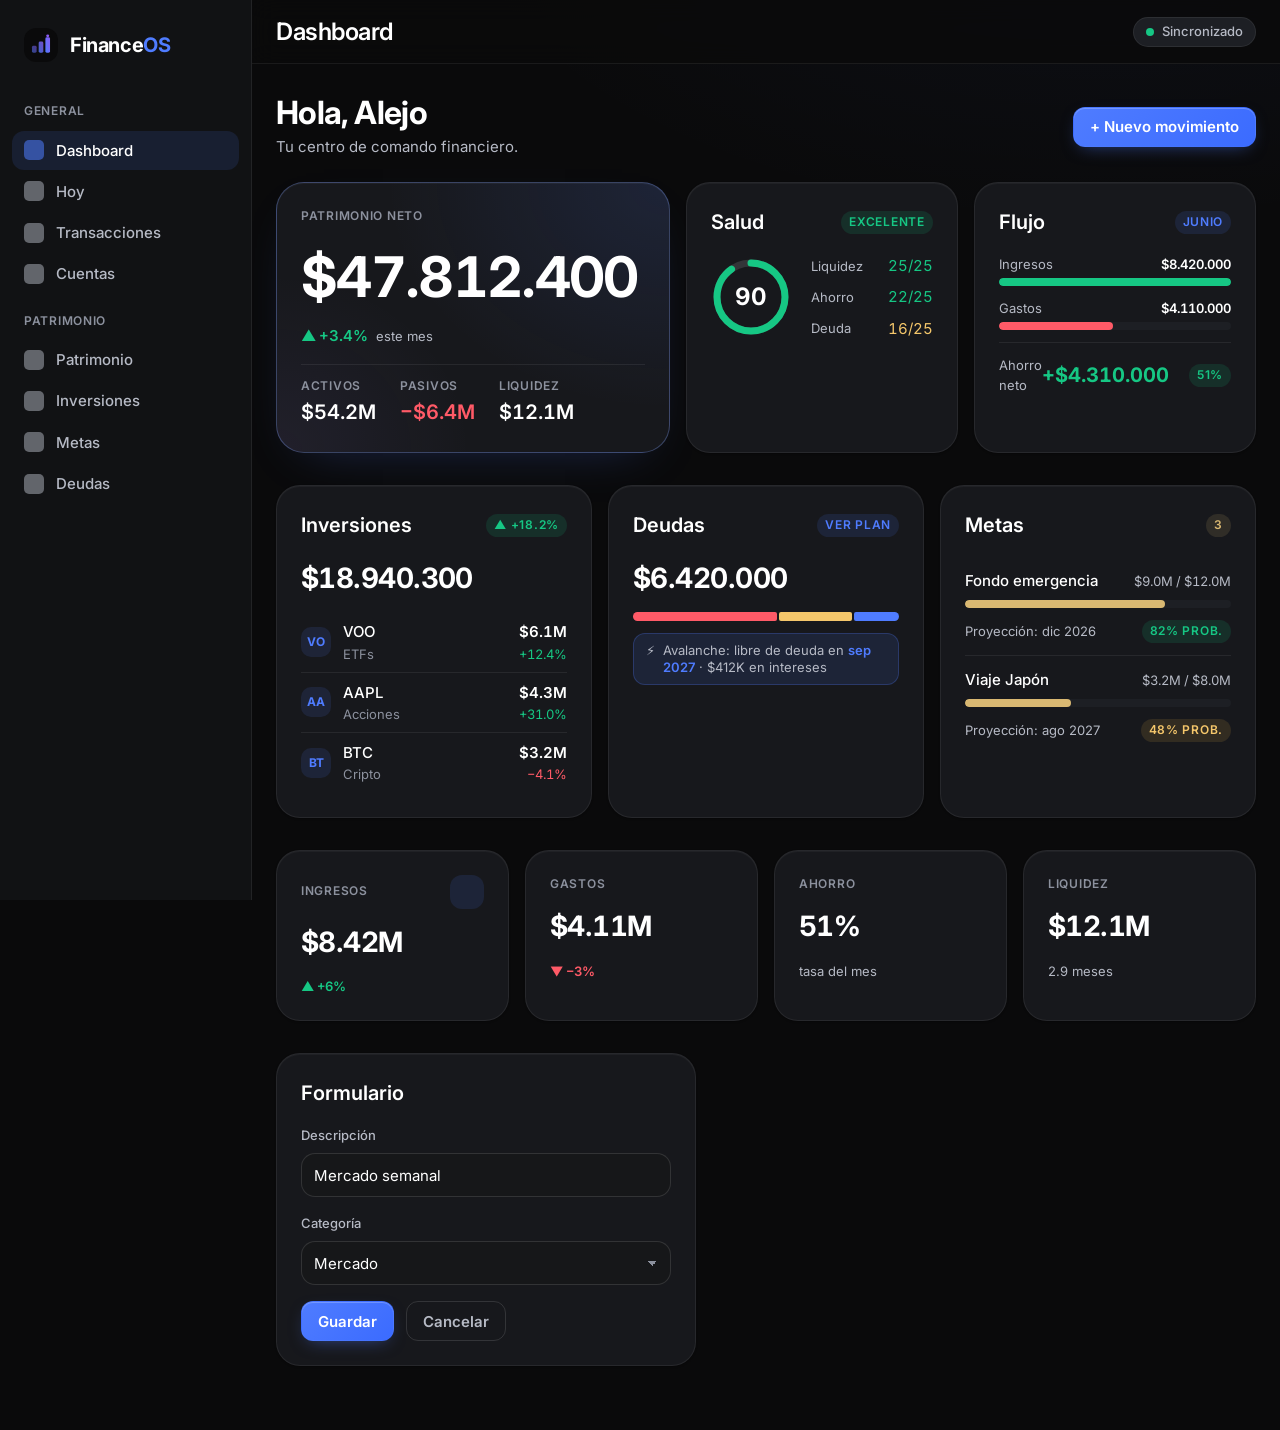
==== commit 44de6cd3: "fix(ui): hallazgos QA del rework near-black (topbar, overflow, contraste AA) QA en vivo (playwright-" ====
--- a/docs/mockups/preview-real-css.html
+++ b/docs/mockups/preview-real-css.html
@@ -38,7 +38,7 @@
     <div class="content">
       <div class="page-header"><div class="row-flex between">
         <div><h2 class="t-h1">Hola, Alejo</h2><p class="page-header__sub">Tu centro de comando financiero.</p></div>
-        <button class="btn btn--primary"><span>+ Nuevo movimiento</span></button>
+        <div class="u-hide-mobile"><button class="btn btn--primary"><span>+ Nuevo movimiento</span></button></div>
       </div></div>
 
       <div class="grid dash-row dash-row--hero">
--- a/src/styles/themes.css
+++ b/src/styles/themes.css
@@ -56,9 +56,10 @@
   --gold: var(--champagne-400);
   --gold-bg: rgba(217,184,114,0.13);
 
-  /* Loss — tendencia ↓ */
-  --negative: var(--red-500);
-  --negative-bg: rgba(234,57,67,0.13);
+  /* Loss — tendencia ↓ (red-400 más brillante: AA ≥4.5:1 en texto pequeño
+     sobre superficies sólidas; #EA3943 quedaba en ~4.36 — QA-003) */
+  --negative: var(--red-400);
+  --negative-bg: rgba(234,57,67,0.14);
 
   /* Funcionales */
   --warning: var(--amber-300);
@@ -107,27 +108,28 @@
   --text-muted: #868B94;
   --text-inverse: #FFFFFF;
 
-  /* En claro usamos tonos profundos (contraste AA en texto/relleno) */
-  --accent: var(--periwinkle-700);
+  /* En claro usamos tonos profundos (contraste AA ≥4.5:1 en texto pequeño,
+     incl. sobre los chips de tinte .12 — QA-004 cruzó varios al límite) */
+  --accent: #2A4FCC;
   --accent-hover: var(--periwinkle-600);
   --accent-contrast: #FFFFFF;
-  --accent-bg: rgba(47,90,224,0.12);
-  --accent-2: var(--violet-500);
-  --accent-2-bg: rgba(139,92,246,0.12);
+  --accent-bg: rgba(42,79,204,0.12);
+  --accent-2: var(--violet-600);
+  --accent-2-bg: rgba(124,70,232,0.12);
 
-  --positive: var(--emerald-700);
-  --positive-bg: rgba(12,140,92,0.12);
+  --positive: #0A7A4F;
+  --positive-bg: rgba(10,122,79,0.12);
 
-  --gold: var(--champagne-700);
-  --gold-bg: rgba(138,106,46,0.12);
+  --gold: #7A5D28;
+  --gold-bg: rgba(122,93,40,0.12);
 
   --negative: var(--red-600);
   --negative-bg: rgba(201,42,51,0.10);
 
-  --warning: var(--amber-600);
-  --warning-bg: rgba(156,111,28,0.12);
-  --info: var(--periwinkle-700);
-  --info-bg: rgba(47,90,224,0.12);
+  --warning: #855F14;
+  --warning-bg: rgba(133,95,20,0.12);
+  --info: #2A4FCC;
+  --info-bg: rgba(42,79,204,0.12);
   --neutral: var(--slate-600);
   --neutral-bg: rgba(90,97,112,0.12);
 
--- a/src/styles/layout.css
+++ b/src/styles/layout.css
@@ -156,11 +156,18 @@
     z-index: var(--z-sticky);
   }
   .bottom-nav__item {
-    flex: 1; display: flex; flex-direction: column; align-items: center; justify-content: center;
-    gap: 3px; color: var(--text-tertiary); font-size: var(--fs-micro); font-weight: var(--fw-semibold);
+    flex: 1; min-width: 0; display: flex; flex-direction: column; align-items: center; justify-content: center;
+    gap: 3px; color: var(--text-tertiary); font-size: 0.6875rem; font-weight: var(--fw-semibold);
     position: relative;
     transition: color var(--dur-fast) var(--ease-out);
   }
+  /* QA-005: labels largos ("Transacciones"/"Inversiones") no se peguen entre ítems */
+  .bottom-nav__item span:last-child {
+    max-width: 100%; overflow: hidden; text-overflow: ellipsis; white-space: nowrap; padding: 0 2px;
+  }
+  /* QA-001: el título del topbar a 24px se truncaba en móvil junto a los 4 iconos
+     de acción → en móvil baja a 20px (fs-h3) para respirar sin truncar. */
+  .topbar__title { font-size: var(--fs-h3); }
   .bottom-nav__item[aria-current="page"] { color: var(--accent); }
   /* Indicador superior del ítem activo (espejo del indicador lateral del sidebar) */
   .bottom-nav__item[aria-current="page"]::before {
@@ -175,6 +182,10 @@
 @media (max-width: 520px) {
   .grid--2 { grid-template-columns: 1fr; }
   .content { padding-left: var(--space-3); padding-right: var(--space-3); }
+  /* QA-002: evitar que el min-content de una card fuerce el track más ancho que
+     el viewport (overflow ~17px a 375px en dashboard/today). min-width:0 deja que
+     las cards se contraigan y su contenido use elipsis/wrap. */
+  .dash-row > *, .dash-row--hero > *, .grid--kpi > *, .grid--2 > * { min-width: 0; }
 }
 
 /* ---------- Entrada de vista con stagger ----------
--- a/src/styles/components.css
+++ b/src/styles/components.css
@@ -172,6 +172,10 @@
   display: grid; place-items: center; background: var(--bg-surface-2); color: var(--text-secondary);
 }
 .row__avatar svg { width: 18px; height: 18px; }
+/* Tinte por tipo (feed estilo Apple Wallet) — el color comunica significado */
+.row__avatar--pos { background: var(--positive-bg); color: var(--positive); }
+.row__avatar--accent { background: var(--accent-bg); color: var(--accent); }
+.row__avatar--neg { background: var(--negative-bg); color: var(--negative); }
 .row__main { flex: 1; min-width: 0; }
 .row__title { font-weight: var(--fw-medium); overflow-wrap: break-word; }
 /* QA-002/003: en listas de filas (tx, cuentas) el título usa elipsis para no romper por caracteres */
